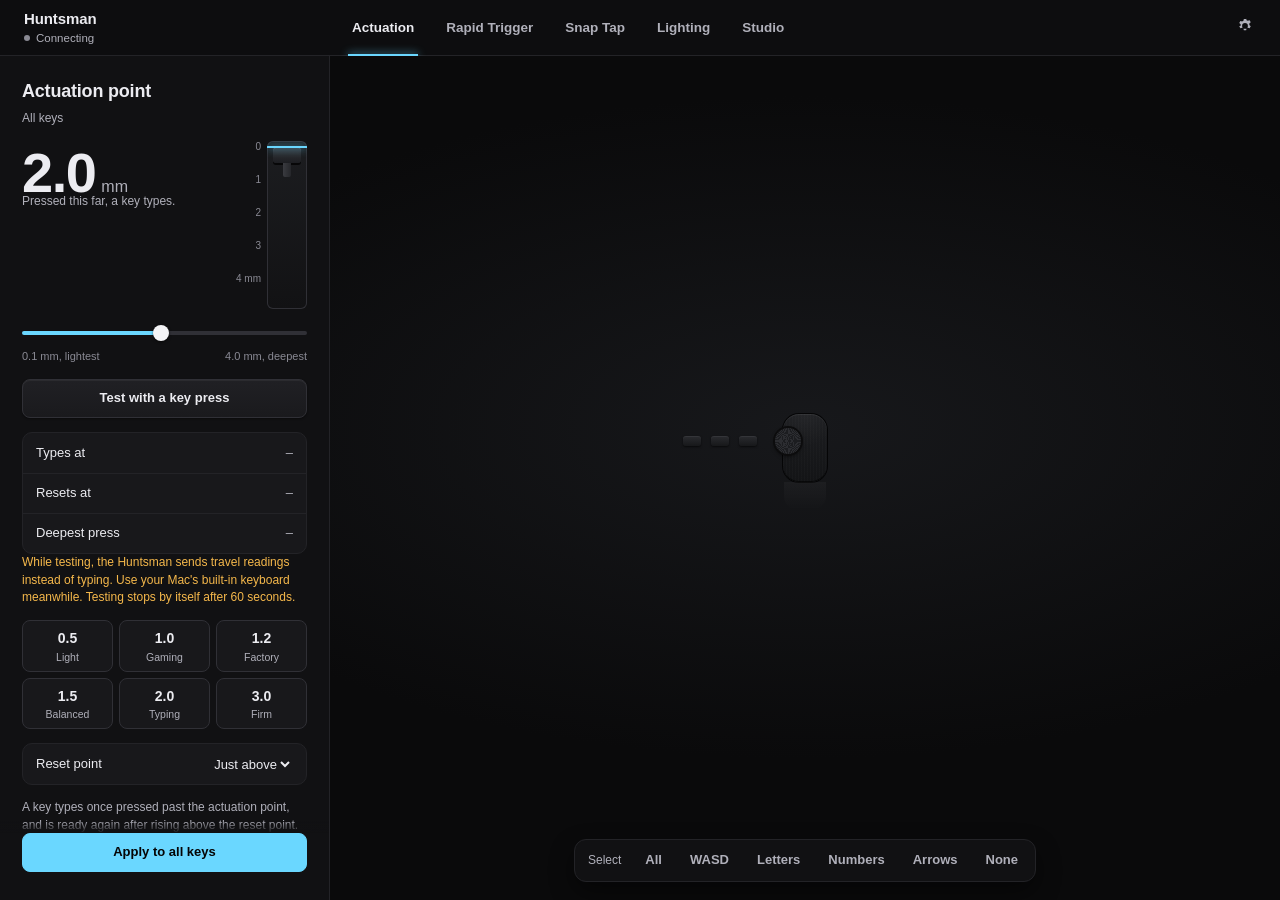
==== ui/index.html @ 1af69721 "fix: UX audit batch A in the window (items 1-6, live readout, stale toasts) - No keyboard: a "Plug i" ====
<!doctype html>
<!-- SPDX-License-Identifier: GPL-3.0-or-later
     Copyright (C) 2026 Huntsman for Mac contributors -->
<html lang="en">
<head>
<meta charset="utf-8">
<meta name="viewport" content="width=device-width, initial-scale=1">
<meta name="color-scheme" content="dark">
<title>Huntsman for Mac</title>
<link rel="stylesheet" href="style.css">
</head>
<body>
<div class="app">

  <header class="head">
    <div class="device">
      <span class="device-title"><span class="device-name">Huntsman</span><span class="badge" id="expBadge" title="Support for this model is experimental: it hasn't been tested with this app" hidden>Experimental</span></span>
      <span class="device-state"><span class="led" id="led"></span><span id="conn">Connecting</span></span>
    </div>
    <nav class="tabs" id="sources" aria-label="Sections">
      <button data-view="actuation" aria-current="page">Actuation</button>
      <button data-view="rapid">Rapid Trigger</button>
      <button data-view="snap">Snap Tap</button>
      <button data-view="lighting">Lighting</button>
      <button data-view="studio">Studio</button>
    </nav>
    <button class="gear" data-view="device" aria-label="Keyboard info" title="Keyboard info">
      <svg viewBox="0 0 20 20" width="18" height="18" aria-hidden="true"><path fill="currentColor" d="M11.3 1.5l.4 2.1c.5.2 1 .5 1.4.8l2-.7 1.3 2.3-1.6 1.4c.1.5.1 1.1 0 1.6l1.6 1.4-1.3 2.3-2-.7c-.4.3-.9.6-1.4.8l-.4 2.1H8.7l-.4-2.1c-.5-.2-1-.5-1.4-.8l-2 .7-1.3-2.3L5.2 9.8a4.6 4.6 0 010-1.6L3.6 6.8 4.9 4.5l2 .7c.4-.3.9-.6 1.4-.8l.4-2.1h2.6zM10 6.8a3.2 3.2 0 100 6.4 3.2 3.2 0 000-6.4z" transform="translate(0 1)"/></svg>
    </button>
  </header>

  <aside class="panel" aria-label="Settings">

    <div class="notice" id="platformNotice" role="alert" hidden></div>

    <div class="pane" data-pane="actuation">
      <div class="pane-head"><h2>Actuation point</h2><span class="unsaved" id="actDirty" hidden>Not applied yet</span></div>
      <p class="notice lock-note" hidden>Support for this keyboard is experimental, so changes are off. To allow them, turn on Experimental support in <button class="link" data-view="device">Keyboard</button>.</p>
      <p class="scope" id="actScope">All keys</p>
      <div class="act-top">
        <div>
          <div class="readout" id="readout"><span class="num" id="depthNum">2.0</span><span class="unit" id="depthUnit">mm</span></div>
          <p class="readout-sub">Pressed this far, a key types.</p>
          <div class="live" id="mLive" data-idle="true">
            <span class="live-key" id="mKey">Press a key</span>
            <span class="live-num"><span id="mNum">0.00</span> mm</span>
            <span class="live-hit" id="mHit" aria-live="polite">Not typed yet</span>
          </div>
        </div>
        <div class="meter" aria-hidden="true" title="Key travel: the bright line is where keys will type, the faint line where they reset">
          <div class="meter-ticks"><span>0</span><span>1</span><span>2</span><span>3</span><span>4 mm</span></div>
          <div class="meter-col">
            <div class="meter-act" id="mAct"></div><div class="meter-rel" id="mRel"></div>
            <div class="meter-key" id="mCap"><div class="meter-keycap"></div><div class="meter-stem"></div></div>
          </div>
        </div>
      </div>
      <input class="travel" type="range" id="depth" min="0.1" max="4" step="0.1" value="2" aria-label="Actuation depth">
      <div class="scale"><span>0.1 mm, lightest</span><span>4.0 mm, deepest</span></div>
      <button id="actTest" class="secondary test-btn" data-write>Test with a key press</button>
      <div id="actReadings">
        <div class="group">
          <div class="row"><span>Types at</span><span class="val" id="tAct">–</span></div>
          <div class="row"><span>Resets at</span><span class="val" id="tRel">–</span></div>
          <div class="row"><span>Deepest press</span><span class="val" id="tPeak">–</span></div>
        </div>
        <p class="hint warn">While testing, the Huntsman sends travel readings instead of typing. Use your Mac's built-in keyboard meanwhile. Testing stops by itself after 60 seconds.</p>
      </div>
      <div class="presets" id="presets"></div>
      <div class="group">
        <label class="row"><span>Reset point</span><select id="relMode"><option value="auto">Just above</option><option value="custom">Custom</option></select></label>
        <div class="row" id="relRow" hidden><label for="rel">Resets at</label><span class="row-ctl"><input type="range" id="rel" min="0" max="3.9" step="0.1" value="1.5" aria-label="Reset point"><output id="relOut" aria-hidden="true"></output></span></div>
      </div>
      <p class="hint">A key types once pressed past the actuation point, and is ready again after rising above the reset point.</p>
      <div class="pane-foot"><button class="primary" id="applyDepth" data-write>Apply to all keys</button></div>
    </div>

    <div class="pane" data-pane="rapid" hidden>
      <div class="pane-head"><h2>Rapid Trigger</h2><span class="unsaved" id="rtDirty" hidden>Not applied yet</span></div>
      <p class="notice lock-note" hidden>Support for this keyboard is experimental, so changes are off. To allow them, turn on Experimental support in <button class="link" data-view="device">Keyboard</button>.</p>
      <p class="scope" id="rtScope">All keys</p>
      <div class="group">
        <label class="row"><span>Rapid Trigger</span><input type="checkbox" class="switch" id="rtOn"></label>
        <div class="row"><label for="rtPress">Press</label><span class="row-ctl"><input type="range" id="rtPress" min="0.1" max="1" step="0.05" aria-label="Rapid Trigger press distance"><output id="rtPressOut" aria-hidden="true"></output></span></div>
        <div class="row"><label for="rtRelease">Release</label><span class="row-ctl"><input type="range" id="rtRelease" min="0.1" max="1" step="0.05" aria-label="Rapid Trigger release distance"><output id="rtReleaseOut" aria-hidden="true"></output></span></div>
        <label class="row"><span>Stay on for the whole press</span><input type="checkbox" class="switch" id="rtCont"></label>
      </div>
      <p class="hint">The key fires again as soon as it moves down by the press distance after rising by the release distance, anywhere in its travel.</p>
      <p class="hint">Sent again by the lighting service when it starts, because the keyboard forgets it when unplugged.</p>
      <div class="pane-foot"><button class="primary" id="applyRt" data-write>Apply to all keys</button></div>
    </div>

    <div class="pane" data-pane="snap" hidden>
      <h2>Snap Tap</h2>
      <p class="notice lock-note" hidden>Support for this keyboard is experimental, so changes are off. To allow them, turn on Experimental support in <button class="link" data-view="device">Keyboard</button>.</p>
      <p class="scope">One pair of keys</p>
      <div class="group">
        <label class="row"><span>First key</span><select id="snapA"></select></label>
        <label class="row"><span>Second key</span><select id="snapB"></select></label>
      </div>
      <p class="hint">While both keys are held, only the one pressed last counts. Usually A and D.</p>
      <p class="status" id="snapState" role="status"></p>
      <div class="pane-foot buttons"><button class="primary" id="applySnap" data-write>Turn on</button><button id="offSnap" data-write>Turn off Snap Tap</button></div>
    </div>

    <div class="pane" data-pane="lighting" hidden>
      <h2>Keyboard lighting</h2>
      <p class="notice lock-note" hidden>Support for this keyboard is experimental, so changes are off. To allow them, turn on Experimental support in <button class="link" data-view="device">Keyboard</button>.</p>
      <p class="hint">Effects and brightness are saved on the keyboard and run without this app; per-key colours stay until it's unplugged. For layered, typing and sound effects, use <button class="link" data-view="studio">Studio</button>.</p>
      <p class="hint warn" id="studioOnNote" hidden>Studio is lighting the keyboard now. Applying anything here turns Studio off.</p>
      <div class="seg" id="lightMode" role="tablist" aria-label="Lighting mode">
        <button role="tab" id="tabKeys" data-mode="keys" aria-selected="true" aria-controls="keysPane">Per key</button>
        <button role="tab" id="tabEffect" data-mode="effect" aria-selected="false" aria-controls="effectPane" tabindex="-1">Effect</button>
      </div>
      <div id="keysPane" class="subpane" role="tabpanel" aria-labelledby="tabKeys">
        <p class="scope" id="paintScope">Select keys to paint</p>
        <p class="hint">Only the selected keys change. The others keep their current colour; animated effects stop, since per-key colours replace them.</p>
        <div class="group"><label class="row"><span>Colour</span><input type="color" id="paint" value="#ff3b30"></label></div>
        <div class="wells" data-for="paint" role="group" aria-label="Paint colour"></div>
        <div class="buttons"><button class="primary" id="paintSel" data-write>Paint selected keys</button><button id="eraseSel" data-write>Clear selected keys</button></div>
        <div class="group"><label class="row"><span>Unpainted keys</span><input type="color" id="bg" value="#ffffff"></label></div>
        <div class="wells" data-for="bg" role="group" aria-label="Unpainted keys colour"></div>
        <button id="applyBg" data-write>Apply to unpainted keys</button>
      </div>
      <div id="effectPane" class="subpane" role="tabpanel" aria-labelledby="tabEffect" hidden>
        <div class="group">
          <label class="row"><span>Effect</span><select id="effect"></select></label>
          <label class="row" id="c1Row"><span>Colour</span><input type="color" id="c1" value="#ffffff"></label>
          <label class="row" id="c2Row"><span>Second colour</span><input type="color" id="c2" value="#00b4ff"></label>
          <div class="row" id="spRow"><label for="speed">Speed</label><span class="row-ctl"><input type="range" id="speed" aria-label="Effect speed"><output id="speedOut" aria-hidden="true"></output></span></div>
          <label class="row" id="dirRow"><span>Direction</span><select id="dir"><option value="right">Left to right</option><option value="left">Right to left</option></select></label>
        </div>
        <p class="hint" id="fxNote">Effects run on the keyboard and are saved on it. For a real ripple, typing trails and more, use Studio.</p>
        <div class="pane-foot"><button class="primary" id="applyFx" data-write>Apply to whole keyboard</button></div>
      </div>
      <div class="group"><div class="row"><label for="bright">Brightness</label><span class="row-ctl"><input type="range" id="bright" min="0" max="100" aria-label="Brightness" data-write><output id="brightOut" aria-hidden="true"></output></span></div></div>
    </div>

    <div class="pane studio-pane" data-pane="studio" hidden>
      <div class="pane-head">
        <h2>Studio</h2>
        <span class="unsaved" id="stDirty" hidden>Unsaved changes</span>
        <label class="master"><span id="stOnLabel">Off</span><input type="checkbox" class="switch" id="stOn" aria-describedby="stOnHint" aria-label="Studio lighting" data-write></label>
      </div>
      <p class="hint" id="stOnHint">Effects drawn by this app and streamed to the keys while it runs.</p>
      <p class="notice lock-note" hidden>Support for this keyboard is experimental, so changes are off. To allow them, turn on Experimental support in <button class="link" data-view="device">Keyboard</button>.</p>
      <div class="notice" id="stNotice" role="alert" hidden></div>

      <div class="preset-bar">
        <label class="sr-only" for="stPreset">Preset</label>
        <select id="stPreset" class="preset-select"></select>
        <div class="preset-tools" role="toolbar" aria-label="Preset">
          <button id="stSave">Save</button>
          <button id="stSaveAs">Save as…</button>
          <button id="stMore" aria-haspopup="menu" aria-expanded="false" aria-controls="stMenu" aria-label="More preset actions" title="More preset actions"><svg viewBox="0 0 16 16" width="14" height="14" aria-hidden="true"><circle cx="3" cy="8" r="1.5" fill="currentColor"/><circle cx="8" cy="8" r="1.5" fill="currentColor"/><circle cx="13" cy="8" r="1.5" fill="currentColor"/></svg></button>
          <div class="menu" id="stMenu" role="menu" aria-label="Preset actions" hidden>
            <button role="menuitem" data-act="rename">Rename…</button>
            <button role="menuitem" data-act="duplicate">Duplicate</button>
            <button role="menuitem" data-act="export">Export…</button>
            <button role="menuitem" data-act="import">Import…</button>
            <button role="menuitem" data-act="delete" class="destructive">Delete…</button>
          </div>
        </div>
        <input type="file" id="stImportFile" accept=".json,application/json" hidden>
        <p class="hint" id="stBuiltinHint" role="status" hidden>Built-in preset: save a copy to keep your changes.</p>
      </div>

      <div class="group">
        <div class="row"><label for="stBright">Brightness</label><span class="row-ctl"><input type="range" id="stBright" min="0" max="100" step="1"><output id="stBrightOut" aria-hidden="true"></output></span></div>
        <div class="row"><label for="stFps">Smoothness</label><span class="row-ctl"><input type="range" id="stFps" min="15" max="60" step="5"><output id="stFpsOut" aria-hidden="true"></output></span></div>
      </div>

      <div class="seg" id="stTabs" role="tablist" aria-label="Studio settings">
        <button role="tab" id="stTabLayers" data-tab="layers" aria-selected="true" aria-controls="stLayers">Layers</button>
        <button role="tab" id="stTabSound" data-tab="sound" aria-selected="false" aria-controls="stSound" tabindex="-1">Sound</button>
        <button role="tab" id="stTabTyping" data-tab="typing" aria-selected="false" aria-controls="stTyping" tabindex="-1">Typing</button>
        <button role="tab" id="stTabSmart" data-tab="smart" aria-selected="false" aria-controls="stSmart" tabindex="-1">Smart</button>
      </div>

      <div id="stLayers" class="subpane" role="tabpanel" aria-labelledby="stTabLayers">
        <div class="stack-head"><h3 id="stStackTitle">Layers</h3><button id="stAdd" class="add-layer">Add layer</button></div>
        <p class="hint">The top layer is drawn last, over the ones below it.</p>
        <ol class="stack" id="stStack" aria-labelledby="stStackTitle"></ol>
        <section class="editor" id="stEditor" aria-labelledby="stEdTitle" hidden>
          <div class="editor-head"><h3 id="stEdTitle"></h3><p class="hint" id="stEdDesc"></p></div>
          <div class="group" id="stParams"></div>
          <h4>Mix</h4>
          <div class="group">
            <div class="row"><label for="stOpacity">Opacity</label><span class="row-ctl"><input type="range" id="stOpacity" min="0" max="100" step="1"><output id="stOpacityOut" aria-hidden="true"></output></span></div>
            <label class="row"><span>Blend</span><select id="stBlend">
              <option value="normal">Normal (covers below)</option><option value="add">Add (brightens)</option>
              <option value="screen">Screen (soft brighten)</option><option value="multiply">Multiply (tints)</option>
              <option value="max">Brightest wins</option></select></label>
          </div>
          <h4>Keys</h4>
          <div class="seg" id="stKeys" role="radiogroup" aria-label="Keys this layer lights">
            <button role="radio" data-keys="all" aria-checked="true">All keys</button>
            <button role="radio" data-keys="sel" aria-checked="false">Selected keys</button>
          </div>
          <p class="hint" id="stKeysHint"></p>
          <div class="buttons"><button id="stKeysUse">Use selected keys</button><button id="stKeysShow">Select this layer's keys</button><button id="stKeysClear">Clear selection</button></div>
        </section>
      </div>

      <div id="stSound" class="subpane" role="tabpanel" aria-labelledby="stTabSound" hidden>
        <div class="group">
          <label class="row"><span>Input</span><select id="stDevice"></select></label>
          <div class="row"><label for="stSens">Sensitivity</label><span class="row-ctl"><input type="range" id="stSens" min="0.1" max="4" step="0.1"><output id="stSensOut" aria-hidden="true"></output></span></div>
          <div class="row"><span id="stLevelLabel">Level</span><span class="level" role="meter" id="stLevel" aria-labelledby="stLevelLabel" aria-valuemin="0" aria-valuemax="100" aria-valuenow="0"><span class="level-bar"></span></span></div>
        </div>
        <p class="hint" id="stLevelHint">The level moves while a preset with a sound effect is on.</p>
        <p class="hint">For system audio install a loopback device such as BlackHole and choose it here. A microphone hears the room instead.</p>
        <div class="notice" id="stAudioErr" role="alert" hidden></div>
        <p class="hint">Sound is analysed in memory as it arrives. Nothing is recorded or saved.</p>
      </div>

      <div id="stTyping" class="subpane" role="tabpanel" aria-labelledby="stTabTyping" hidden>
        <p class="hint">Typing effects (Ripple, Afterglow, Explosion, Trail) react to the keys you press on the Huntsman. macOS asks for Input Monitoring the first time.</p>
        <div class="notice" id="stKeysErr" role="alert" hidden></div>
        <div class="group">
          <label class="row"><span>Count key presses for the heatmap</span><input type="checkbox" class="switch" id="stHeat"></label>
          <div class="row"><span>Keys counted so far</span><span class="val" id="stHeatCount">0</span></div>
        </div>
        <p class="hint">Off by default. Only how many times each key was pressed is stored, on this Mac, never which keys in which order. Add the Typing heatmap layer to see it.</p>
        <button id="stHeatReset" class="secondary">Reset heatmap</button>
      </div>

      <div id="stSmart" class="subpane" role="tabpanel" aria-labelledby="stTabSmart" hidden>
        <p class="status" id="stSmartNow" role="status"></p>
        <div class="group">
          <label class="row"><span>When I'm away</span><input type="checkbox" class="switch" id="smIdle"></label>
          <div class="row" data-idle><label for="smMinutes">After</label><span class="row-ctl"><input type="number" id="smMinutes" min="1" max="240" step="1" class="num-input"><span class="unit-label">minutes</span></span></div>
          <label class="row" data-idle><span>Then</span><select id="smAction"><option value="dim">Dim the keys</option><option value="off">Turn the keys off</option></select></label>
          <div class="row" data-idle data-dim><label for="smDim">Dim to</label><span class="row-ctl"><input type="range" id="smDim" min="0" max="100" step="5"><output id="smDimOut" aria-hidden="true"></output></span></div>
        </div>
        <div class="group">
          <label class="row"><span>Off while the Mac sleeps</span><input type="checkbox" class="switch" id="smSleep"></label>
          <label class="row"><span>Off while the screen is locked</span><input type="checkbox" class="switch" id="smLock"></label>
        </div>
        <h3>Presets for apps</h3>
        <p class="hint">When one of these apps is in front, its preset shows instead of yours.</p>
        <ul class="rules" id="smRules"></ul>
        <div class="rule-add">
          <label class="sr-only" for="smPick">Open app</label>
          <select id="smPick"><option value="">Pick an open app…</option></select>
          <label class="sr-only" for="smBundle">App bundle ID</label>
          <input type="text" id="smBundle" placeholder="or bundle ID, e.g. com.valvesoftware.steam" spellcheck="false" autocomplete="off">
          <button id="smAdd" class="secondary">Add rule</button>
        </div>
      </div>
      <p class="hint" id="stCloseHint">While Studio is on, closing the window keeps the lighting running from the menu bar icon. Quit from there.</p>
    </div>

    <div class="pane" data-pane="device" hidden>
      <h2>Keyboard</h2>
      <div class="group" id="devInfo"></div>
      <div class="exp" id="expBox" hidden>
        <div class="group"><label class="row"><span>Experimental support</span><input type="checkbox" class="switch" id="expOn" aria-describedby="expWarn"></label></div>
        <p class="hint warn" id="expWarn">This keyboard hasn't been tested with this app. When on, the app sends it only commands checked on the Huntsman V3 Pro; they may not work, or may light or change the wrong keys. The key tester stays off.</p>
        <section class="led-check" id="ledBox" aria-labelledby="ledTitle" hidden>
          <h3 id="ledTitle">LED check</h3>
          <p class="hint">Lights one LED at a time. Note which key lights up, then paste the summary into an issue so this keyboard's layout can be confirmed.</p>
          <div class="group">
            <label class="row"><span>Row</span><select id="ledRow"></select></label>
            <label class="row"><span>Column</span><select id="ledCol"></select></label>
            <label class="row"><span>Key that lit</span><input type="text" id="ledKey" class="text-input" placeholder="e.g. Q, or none" maxlength="40" autocomplete="off" spellcheck="false"></label>
          </div>
          <p class="status" id="ledCell" role="status">Row 0, column 0</p>
          <div class="buttons"><button id="ledPrev">Previous</button><button id="ledNext">Next</button></div>
          <div class="buttons"><button class="primary" id="ledStart" data-write>Start LED check</button><button id="ledStop" hidden>End LED check</button></div>
          <label class="field"><span>Summary for an issue</span><textarea id="ledReport" rows="6" readonly spellcheck="false"></textarea></label>
          <button id="ledCopy" class="secondary">Copy summary</button>
        </section>
      </div>
      <div class="group">
        <div class="row"><span>App accent colour</span></div>
        <div class="row accent-row"><div class="wells" id="accentWells" role="group" aria-label="App accent colour"></div></div>
        <label class="row"><span>Match the keyboard's lighting</span><input type="checkbox" class="switch" id="accentMatch"></label>
      </div>
      <p class="hint">Depth, effects and brightness are stored on the keyboard. Per-key colours, Rapid Trigger and Snap Tap stay in its memory until it's unplugged; this app sends them again when it opens and at login.</p>
      <button id="reload" class="secondary">Reconnect</button>
      <button id="restore" class="secondary destructive" data-write>Restore factory depth…</button>
      <p class="hint" id="restoreHint">Sets every key back to 1.2 mm and turns off Rapid Trigger and Snap Tap. Lighting is left alone.</p>
    </div>
  </aside>

  <main class="stage" id="stage">
    <div class="progress" id="progress" role="progressbar" aria-label="Talking to the keyboard" aria-valuemin="0" aria-valuemax="100" aria-valuenow="0" hidden><div class="progress-bar"></div></div>
    <div class="test-banner" id="testBanner" role="status" hidden>
      <span class="rec" aria-hidden="true"></span>
      <span>Testing – the Huntsman won't type until you stop</span>
      <button id="bannerStop">Stop testing</button>
    </div>
    <div class="toast" id="toast" role="status" aria-live="polite"></div>
    <section class="no-kb" id="noKb" aria-labelledby="noKbTitle" hidden>
      <svg class="no-kb-art" viewBox="0 0 120 64" width="120" height="64" aria-hidden="true"><rect x="2" y="14" width="96" height="40" rx="6" fill="none" stroke="currentColor" stroke-width="2"/><path d="M14 26h8M28 26h8M42 26h8M56 26h8M70 26h8M14 36h8M28 36h8M42 36h8M56 36h8M70 36h8M24 46h52" stroke="currentColor" stroke-width="2.4" stroke-linecap="round"/><path d="M98 34h10a6 6 0 0 0 6-6V4" fill="none" stroke="currentColor" stroke-width="2" stroke-dasharray="3 3"/></svg>
      <h2 id="noKbTitle">Plug in your Huntsman by USB</h2>
      <p>Then choose Reconnect. Its settings show here once it answers.</p>
      <button class="primary" id="emptyReconnect">Reconnect</button>
      <p class="no-kb-why" id="noKbWhy"></p>
    </section>
    <div class="kb-wrap" id="kbWrap">
      <div class="kb" id="kb">
        <div class="kb-extras" aria-hidden="true">
          <span class="media"></span><span class="media"></span><span class="media"></span><span class="dial"></span>
        </div>
        <div class="board" id="board" role="grid" aria-label="Keyboard" aria-multiselectable="true"></div>
      </div>
    </div>
    <div class="trace-wrap" id="traceWrap" hidden><canvas id="trace" height="200" role="img" aria-label="Travel trace. No key pressed yet."></canvas></div>
    <div class="dock" id="dock">
      <div class="preview-chip" id="stPreview" role="status" hidden><span class="preview-dot" aria-hidden="true"></span><span>Preview, Studio off</span><button id="stPreviewOn" data-write>Turn on</button></div>
      <p class="stage-note" id="stageNote"></p>
      <div class="select-tools" id="selectTools" role="group" aria-label="Select keys">
        <span class="select-label" aria-hidden="true">Select</span>
        <button data-sel="all">All</button><button data-sel="wasd">WASD</button><button data-sel="letters">Letters</button>
        <button data-sel="numbers">Numbers</button><button data-sel="arrows">Arrows</button><button data-sel="none">None</button>
      </div>
    </div>
  </main>

</div>
<dialog class="confirm" id="confirmRestore" aria-labelledby="crTitle" aria-describedby="crBody">
  <h2 id="crTitle">Restore factory depth?</h2>
  <p id="crBody">Every key goes back to 1.2 mm, and Rapid Trigger and Snap Tap turn off. Lighting stays as it is.</p>
  <form method="dialog" class="buttons">
    <button value="cancel" class="secondary" autofocus>Cancel</button>
    <button value="restore" class="danger">Restore</button>
  </form>
</dialog>
<dialog class="confirm" id="confirmApply" aria-labelledby="caTitle" aria-describedby="caBody">
  <h2 id="caTitle">Change keys with other depths?</h2>
  <p id="caBody"></p>
  <form method="dialog" class="buttons">
    <button value="cancel" class="secondary" autofocus>Cancel</button>
    <button value="apply" class="primary" id="caOk">Apply</button>
  </form>
</dialog>
<dialog class="confirm gallery" id="gallery" aria-labelledby="galTitle">
  <div class="gallery-head"><h2 id="galTitle">Add a layer</h2><form method="dialog"><button value="cancel" class="secondary">Cancel</button></form></div>
  <div id="galBody"></div>
</dialog>
<dialog class="confirm" id="nameDialog" aria-labelledby="ndTitle">
  <form method="dialog" id="ndForm">
    <h2 id="ndTitle">Save preset as</h2>
    <label class="field"><span>Name</span><input type="text" id="ndName" maxlength="60" required autocomplete="off" spellcheck="false"></label>
    <p class="field-err" id="ndErr" role="alert"></p>
    <div class="buttons"><button value="cancel" class="secondary" formnovalidate>Cancel</button><button value="ok" class="primary" id="ndOk">Save</button></div>
  </form>
</dialog>
<dialog class="confirm" id="confirmDelete" aria-labelledby="cdTitle" aria-describedby="cdBody">
  <h2 id="cdTitle">Delete preset?</h2>
  <p id="cdBody"></p>
  <form method="dialog" class="buttons">
    <button value="cancel" class="secondary" autofocus>Cancel</button>
    <button value="delete" class="danger">Delete</button>
  </form>
</dialog>
<script src="app.js"></script>
<script src="studio.js"></script>
</body>
</html>
---- ui/style.css ----
/* SPDX-License-Identifier: GPL-3.0-or-later
   Copyright (C) 2026 Huntsman for Mac contributors */
/* Dark control room. The keyboard is the hero: black doubleshot caps whose legends glow in the
   real LED colour, on a dark aluminium plate. The app's own accent (ice) stays out of the LEDs. */
[hidden] { display: none !important; }
:root {
  --accent: #6ad7ff;
  --accent-ink: #050506;
  --bg: #0a0a0b;
  --panel: #111113;
  --raise: #18181b;
  --line: #232327;
  --line-2: #303036;
  --ink: #ececf1;
  --ink-2: #b0b0ba;   /* 8.6:1 on the panel */
  --ink-3: #8a8a94;   /* 5.5:1 on the panel, 5.2:1 on raised rows */
  --warn: #f5b84b;
  --danger: #ff6b6b;
  --rec: #ff453a;
  --sel: #f4f4f6;     /* selection ring: neutral, so it never fights the LED colours */
  --plate-1: #1d1e21;
  --plate-2: #131416;
  color-scheme: dark;
}
* { box-sizing: border-box; }
html, body { height: 100%; margin: 0; }
body {
  font: 13px/1.45 -apple-system, BlinkMacSystemFont, "SF Pro Text", "Helvetica Neue", sans-serif;
  background: var(--bg); color: var(--ink);
  -webkit-font-smoothing: antialiased; -webkit-user-select: none; user-select: none; overflow: hidden;
}
button, select, input, output { font: inherit; color: inherit; }
:focus-visible { outline: 2px solid var(--accent); outline-offset: 2px; }
.sr-only { position: absolute; width: 1px; height: 1px; overflow: hidden; clip-path: inset(50%); white-space: nowrap; }

.app { display: grid; grid-template-columns: 330px minmax(0, 1fr); grid-template-rows: auto 1fr; height: 100%; }

/* ---------- header with tabs ---------- */
.head {
  grid-column: 1 / -1; display: flex; align-items: stretch; gap: 32px;
  padding: 0 20px 0 24px; border-bottom: 1px solid var(--line); background: #0d0d0f; height: 56px;
}
.device { display: flex; flex-direction: column; justify-content: center; min-width: 282px; }
.device-name { font-size: 15px; font-weight: 650; letter-spacing: -.1px; }
.device-state { display: flex; align-items: center; gap: 6px; color: var(--ink-2); font-size: 11.5px; }
.led { width: 6px; height: 6px; border-radius: 50%; background: var(--ink-3); }
.led.on { background: var(--accent); box-shadow: 0 0 6px var(--accent); }
.led.err { background: var(--danger); }
.tabs { display: flex; gap: 4px; }
.tabs button {
  border: 0; background: none; padding: 0 14px; font-size: 13.5px; font-weight: 550; color: var(--ink-2);
  position: relative; cursor: default;
}
.tabs button:hover { color: var(--ink); }
.tabs button[aria-current="page"] { color: var(--ink); }
.tabs button[aria-current="page"]::after {
  content: ""; position: absolute; inset-inline: 10px; bottom: -1px; height: 2px; background: var(--accent);
  box-shadow: 0 0 8px var(--accent);
}
.tabs button:focus-visible { outline-offset: -6px; border-radius: 8px; }
.gear { margin-inline-start: auto; align-self: center; border: 0; background: none; color: var(--ink-2); padding: 6px; border-radius: 6px; cursor: default; }
.gear:hover, .gear[aria-current="page"] { color: var(--ink); background: var(--raise); }

/* ---------- settings panel ---------- */
.panel { background: var(--panel); border-inline-end: 1px solid var(--line); padding: 22px 22px 28px; overflow: auto; }
.pane, .subpane { display: flex; flex-direction: column; gap: 14px; }
.subpane { margin-bottom: 6px; }
h2 { margin: 0; font-size: 18px; font-weight: 650; letter-spacing: -.2px; }
.pane-head { display: flex; align-items: center; gap: 10px; flex-wrap: wrap; }
.unsaved { display: inline-flex; align-items: center; gap: 6px; font-size: 11.5px; font-weight: 550; color: var(--warn); }
.unsaved::before { content: ""; width: 7px; height: 7px; border-radius: 50%; background: var(--warn); }
.scope { margin: -8px 0 0; color: var(--ink-2); font-size: 12px; }
.readout { display: flex; align-items: baseline; gap: 6px; margin-top: 4px; }
.readout .num { font: 650 56px/1 ui-rounded, -apple-system, sans-serif; font-variant-numeric: tabular-nums; letter-spacing: -1.5px; }
.readout .unit { font-size: 16px; color: var(--ink-2); }
.readout-sub { margin: -8px 0 0; color: var(--ink-2); font-size: 12px; }
.readout.mixed { flex-direction: column; align-items: flex-start; gap: 2px; margin-bottom: 10px; }
.readout.mixed .num { font-size: 40px; letter-spacing: -1px; }
.readout.mixed .unit { font-size: 13px; font-variant-numeric: tabular-nums; }

/* the primary action of a pane stays in view at the bottom of the panel, however long the pane */
.pane-foot {
  position: sticky; bottom: -28px; z-index: 2; display: flex; flex-direction: column; gap: 8px;
  margin: 0 -22px -28px; padding: 12px 22px 28px;
  background: linear-gradient(180deg, color-mix(in srgb, var(--panel) 0%, transparent), var(--panel) 12px);
}
.pane-foot.buttons { flex-direction: row; }
.pane-foot > button { width: 100%; }
.subpane .pane-foot { margin-bottom: -6px; }
.pane.dimmed { opacity: .45; }

input[type="range"] { -webkit-appearance: none; appearance: none; width: 100%; height: 20px; background: transparent; margin: 0; }
input[type="range"]::-webkit-slider-runnable-track { height: 4px; border-radius: 2px; background: linear-gradient(90deg, var(--accent) var(--fill, 50%), var(--line-2) var(--fill, 50%)); }
input[type="range"]::-webkit-slider-thumb { -webkit-appearance: none; width: 16px; height: 16px; margin-top: -6px; border-radius: 50%; background: #f4f4f6; box-shadow: 0 1px 3px rgba(0,0,0,.6); }
.travel::-webkit-slider-runnable-track { height: 6px; border-radius: 3px; }
.travel::-webkit-slider-thumb { width: 20px; height: 20px; margin-top: -7px; }
.scale { display: flex; justify-content: space-between; font-size: 11px; color: var(--ink-3); margin-top: -8px; }

.presets { display: grid; grid-template-columns: repeat(3, 1fr); gap: 6px; }
.presets button { border: 1px solid var(--line-2); background: var(--raise); border-radius: 8px; padding: 7px 0 6px; cursor: default; display: flex; flex-direction: column; align-items: center; gap: 1px; }
.presets button b { font-size: 14px; font-weight: 650; font-variant-numeric: tabular-nums; }
.presets button span { font-size: 10.5px; color: var(--ink-2); }
.presets button:hover { border-color: #45454c; }
.presets button[aria-pressed="true"] { border-color: var(--accent); box-shadow: inset 0 0 0 1px var(--accent); }

/* buttons: primary is filled with the accent; secondary is a raised neutral button */
button.primary, button.secondary, .buttons button, .pane > button, .subpane > button, .pane-foot > button {
  border: 1px solid var(--line-2); background: linear-gradient(180deg, #202024, #1a1a1d); border-radius: 8px; padding: 9px 14px; font-weight: 550; cursor: default;
  box-shadow: inset 0 1px 0 rgba(255,255,255,.05), 0 1px 2px rgba(0,0,0,.4);
}
button.secondary:hover, .buttons button:not(.primary):hover, .pane > button:not(.primary):hover, .subpane > button:not(.primary):hover { border-color: #47474e; background: linear-gradient(180deg, #26262b, #1e1e22); }
button.primary { background: var(--accent); border-color: var(--accent); color: var(--accent-ink); font-weight: 650; box-shadow: none; }
button.primary:hover { filter: brightness(1.08); }
button.destructive { color: var(--danger); }
button.danger { background: #c9302c; border-color: #c9302c; color: #fff; font-weight: 650; box-shadow: none; }
button:disabled, button:disabled:hover {
  background: transparent !important; border: 1px dashed var(--line-2) !important; color: var(--ink-3) !important;
  box-shadow: none !important; filter: none !important; cursor: not-allowed;
}
.buttons { display: flex; flex-wrap: wrap; gap: 8px; }
.buttons button { flex: 1 1 auto; white-space: nowrap; }

.group { background: var(--raise); border: 1px solid var(--line); border-radius: 10px; }
.row { display: flex; align-items: center; justify-content: space-between; gap: 12px; padding: 9px 13px; min-height: 40px; }
.row + .row { border-top: 1px solid var(--line); }
.row-ctl { display: flex; align-items: center; gap: 10px; flex: 1; max-width: 180px; }
.row output, .row-ctl output, .row .val { font-variant-numeric: tabular-nums; color: var(--ink-2); min-width: 62px; text-align: end; white-space: nowrap; }
select { background: transparent; border: 0; text-align: end; max-width: 160px; color: var(--ink); }
select option { background: var(--raise); }
input[type="color"] { width: 46px; height: 24px; border: 1px solid var(--line-2); border-radius: 6px; padding: 0; background: none; }
input[type="color"]::-webkit-color-swatch-wrapper { padding: 2px; }
input[type="color"]::-webkit-color-swatch { border: 0; border-radius: 4px; }
.switch { appearance: none; -webkit-appearance: none; width: 34px; height: 20px; border-radius: 10px; background: var(--line-2); position: relative; margin: 0; transition: background .15s; flex: none; }
.switch::after { content: ""; position: absolute; top: 2px; inset-inline-start: 2px; width: 16px; height: 16px; border-radius: 50%; background: #f4f4f6; transition: inset-inline-start .15s; }
.switch:checked { background: var(--accent); }
.switch:checked::after { inset-inline-start: 16px; }
.seg { display: grid; grid-auto-flow: column; grid-auto-columns: 1fr; background: var(--bg); border: 1px solid var(--line); border-radius: 9px; padding: 3px; }
.seg button { border: 0; background: none; border-radius: 6px; padding: 6px 0; font-weight: 550; color: var(--ink-2); cursor: default; }
.seg button[aria-selected="true"] { background: var(--raise); color: var(--ink); box-shadow: 0 1px 2px rgba(0,0,0,.5), inset 0 0 0 1px var(--line-2); }
.wells { display: flex; gap: 5px; flex-wrap: wrap; margin-top: -4px; }
.wells button { width: 23px; height: 23px; border-radius: 50%; border: 2px solid var(--panel); box-shadow: 0 0 0 1px var(--line-2); padding: 0; cursor: default; }
.wells button[aria-pressed="true"] { box-shadow: 0 0 0 2px var(--ink); }
.hint { margin: 0; color: var(--ink-2); font-size: 12px; }
.hint.warn { color: var(--warn); }
.status { margin: 0; }

/* ---------- stage ---------- */
.stage {
  position: relative; overflow: auto; padding: 28px 32px 18px; display: flex; flex-direction: column; align-items: center; gap: 18px;
  background: radial-gradient(1000px 460px at 50% 44%, #17181b 0%, var(--bg) 72%);
}
/* thin bar along the top of the stage while many keys are read or written */
.progress { position: absolute; top: 0; inset-inline: 0; height: 2px; background: var(--line); z-index: 5; pointer-events: none; }
.progress-bar { height: 100%; width: var(--p, 0%); background: var(--accent); box-shadow: 0 0 6px var(--accent); transition: width .12s linear; }
.kb-wrap { width: 100%; flex: 1; display: flex; align-items: center; justify-content: center; min-height: 0; }

/* the keyboard body: brushed dark aluminium top plate, visible between the keys */
.kb {
  position: relative; padding: 46px 22px 22px; border-radius: 16px; isolation: isolate;
  background:
    repeating-linear-gradient(90deg, rgba(255,255,255,.014) 0 1px, transparent 1px 3px),
    radial-gradient(120% 80% at 50% 0%, rgba(255,255,255,.035), transparent 60%),
    linear-gradient(180deg, var(--plate-1), var(--plate-2));
  box-shadow: 0 1px 0 rgba(255,255,255,.07) inset, 0 -1px 0 rgba(0,0,0,.6) inset, 0 0 0 1px #050506,
    0 40px 70px -24px rgba(0,0,0,.9);
}
/* light from the keys falling on the desk, and a faint reflection of the case */
.kb::before {
  content: ""; position: absolute; z-index: -2; inset-inline: 4%; bottom: -46px; height: 70px; border-radius: 50%;
  background: radial-gradient(closest-side, color-mix(in srgb, var(--spill, transparent) 22%, transparent), transparent);
  filter: blur(14px); pointer-events: none;
}
.kb::after {
  content: ""; position: absolute; z-index: -1; inset-inline: 1.5%; top: 100%; height: 28px; border-radius: 0 0 14px 14px;
  background: linear-gradient(180deg, rgba(255,255,255,.035), transparent);
  pointer-events: none;
}
.kb-extras { position: absolute; top: 14px; inset-inline-end: 26px; display: flex; align-items: center; gap: 10px; }
.media { width: 18px; height: 10px; border-radius: 3px; background: linear-gradient(#2a2b2f, #17181a); box-shadow: 0 1px 0 rgba(255,255,255,.05) inset, 0 1px 2px rgba(0,0,0,.6); }
.dial { width: 26px; height: 26px; border-radius: 50%; margin-inline-start: 8px;
  background: repeating-conic-gradient(#2c2d31 0 4deg, #1c1d20 4deg 8deg); box-shadow: 0 0 0 2px #0c0c0d, 0 2px 4px rgba(0,0,0,.7); }
.board { position: relative; }
.kb-row { position: absolute; inset: 0; pointer-events: none; }

/* ---------- keycap ----------
   .cap is the cap body (its sides), .top the dished top, .front the taller front skirt.
   The LED colour is the cap's `color`, so legend, legend glow and light spill all follow it. */
.cap {
  position: absolute; border-radius: 7px; cursor: default; pointer-events: auto; color: var(--legend, #e9e9ee);
  background: linear-gradient(180deg, #25262a 0%, #17181b 55%, #0e0e10 100%);
  box-shadow: inset 0 1px 0 rgba(255,255,255,.09), 0 2px 0 #060607, 0 5px 9px rgba(0,0,0,.6);
}
.cap::before {   /* light spilling onto the plate around the switch */
  content: ""; position: absolute; inset: -8px; border-radius: 14px; z-index: -1; pointer-events: none;
  background: radial-gradient(closest-side, currentColor, transparent); opacity: .3;
}
.cap .top {
  position: absolute; inset: 2px 3px 10px; border-radius: 5px; overflow: hidden;
  background:
    radial-gradient(85% 70% at 50% 60%, rgba(0,0,0,.2), transparent 70%),
    linear-gradient(180deg, #2c2d32 0%, #222327 40%, #1c1d21 100%);
  box-shadow: inset 0 1px 0 rgba(255,255,255,.1), inset 0 -1px 0 rgba(0,0,0,.45), 0 1px 1px rgba(0,0,0,.4);
  transition: inset .05s linear;
}
.cap .legend {   /* doubleshot legend, centred high like the real caps; lit from below */
  position: absolute; inset-inline: 2px; top: 16%; text-align: center; white-space: nowrap; z-index: 1;
  font-size: var(--legend-fs, 11px); font-weight: 600; line-height: 1.1; color: inherit;
  text-shadow: 0 0 1px currentColor, 0 0 5px color-mix(in srgb, currentColor 85%, transparent), 0 0 12px color-mix(in srgb, currentColor 55%, transparent), 0 0 22px color-mix(in srgb, currentColor 30%, transparent);
}
.cap.long .legend { font-size: var(--legend-long, 8.5px); letter-spacing: -.1px; top: 19%; }
.cap.unlit .legend { text-shadow: none; }
.cap.unlit::before { opacity: 0; }
.cap .front {
  position: absolute; bottom: 0; inset-inline: 0; height: 10px; border-radius: 0 0 7px 7px;
  background: linear-gradient(180deg, rgba(255,255,255,.035), rgba(0,0,0,.25));
  font-size: var(--front-fs, 9.5px); line-height: 10px; text-align: center; white-space: nowrap;
  color: #d4d4dc; font-weight: 650; font-variant-numeric: tabular-nums;
}
.kb.num-on-top .front { background: none; bottom: 9px; height: auto; line-height: 1; color: #c4c4cc; }
.kb.num-on-top[data-view="actuation"] .legend { top: 6%; }
/* small keys: the depth replaces the legend while the key is pointed at or focused */
.kb.depths-on-demand .front { opacity: 0; background: none; top: 16%; bottom: auto; height: auto; line-height: 1.1; color: #e4e4ea; }
.kb.depths-on-demand[data-view="actuation"] .cap:is(:hover, :focus, .pressed) .front { opacity: 1; }
.kb.depths-on-demand[data-view="actuation"] .cap:is(:hover, :focus, .pressed) .legend { opacity: 0; }
.cap .fill { position: absolute; inset-inline: 0; top: 0; height: 0; background: linear-gradient(180deg, transparent, color-mix(in srgb, var(--accent) 55%, transparent)); pointer-events: none; }

.cap.sel { box-shadow: 0 0 0 2px var(--sel), 0 0 0 4px rgba(0,0,0,.55), 0 0 18px -4px var(--sel), inset 0 1px 0 rgba(255,255,255,.09), 0 2px 0 #060607; }
.cap:focus-visible { outline: 2px solid var(--accent); outline-offset: 5px; }
.cap.off .legend { opacity: .35; }
.cap.pressed .top { inset: 5px 3px 7px; background: linear-gradient(180deg, #232428, #18191b); box-shadow: inset 0 2px 4px rgba(0,0,0,.6); }
.cap.pair::after {   /* Snap Tap pair */
  content: ""; position: absolute; inset: -4px; border-radius: 10px; border: 2px solid var(--accent);
  box-shadow: 0 0 14px -2px var(--accent); pointer-events: none;
}
.cap.rt .front::after {   /* covered by Rapid Trigger */
  content: ""; position: absolute; inset-inline: 30%; bottom: 3px; height: 3px; border-radius: 2px;
  background: var(--accent); box-shadow: 0 0 6px var(--accent);
}

/* ---------- effects, previewed on the on-screen board ---------- */
@keyframes fx-hue { 0%, 100% { color: #ff3b30; } 16% { color: #ffcc00; } 33% { color: #34e05a; } 50% { color: #00d5ff; } 66% { color: #3a5bff; } 83% { color: #e040ff; } }
@keyframes fx-breathe { 0%, 100% { color: #2a2a2f; } 50% { color: var(--legend); } }
@keyframes fx-breathe2 { 0%, 100% { color: #2a2a2f; } 25% { color: var(--c1); } 49.9% { color: #2a2a2f; } 75% { color: var(--c2); } }
@keyframes fx-twinkle { 0%, 40%, 100% { color: #2a2a2f; } 12% { color: var(--legend); } }
@keyframes fx-fire { 0%, 100% { color: #ff3a0a; } 30% { color: #ff8a1a; } 55% { color: #ffb52a; } 80% { color: #ff5a12; } }
.kb[data-fx="spectrum"] .cap:not(.off) { animation: fx-hue var(--fx-dur, 8s) linear infinite; }
.kb[data-fx="wave"] .cap:not(.off) { animation: fx-hue var(--fx-dur, 4s) linear infinite; animation-delay: calc((1 - var(--kx)) * var(--fx-dur, 4s) * -1); }
.kb[data-fx="wave"][data-dir="left"] .cap:not(.off) { animation-delay: calc(var(--kx) * var(--fx-dur, 4s) * -1); }
.kb[data-fx="breathing_one"] .cap:not(.off), .kb[data-fx="breathing_random"] .cap:not(.off) { animation: fx-breathe var(--fx-dur, 4s) ease-in-out infinite; }
.kb[data-fx="breathing_two"] .cap:not(.off) { animation: fx-breathe2 calc(var(--fx-dur, 4s) * 2) ease-in-out infinite; }
.kb[data-fx^="starlight"] .cap:not(.off) { color: #2a2a2f; animation: fx-twinkle calc(var(--fx-dur, 2.4s) * (0.7 + var(--r1))) ease-in-out infinite; animation-delay: calc(var(--r2) * -6s); }
.kb[data-fx="fire"] .cap:not(.off) { animation: fx-fire calc(0.6s + var(--r1) * 0.9s) ease-in-out infinite; animation-delay: calc(var(--r2) * -2s); }
.kb[data-fx^="reactive"] .cap { color: color-mix(in srgb, var(--legend) 60%, #1a1a1e); }
.cap.typed, .kb[data-fx] .cap.typed { color: var(--accent) !important; }

/* ---------- stage chrome: testing banner, dock, trace, toast ---------- */
.test-banner {
  position: absolute; top: 14px; inset-inline: 24px; z-index: 5; display: flex; align-items: center; gap: 12px;
  padding: 8px 8px 8px 16px; border-radius: 10px; background: #2a1213; border: 1px solid #5c2224; color: #ffd9d6; font-weight: 550;
  box-shadow: 0 10px 30px rgba(0,0,0,.5);
}
.test-banner .rec { width: 10px; height: 10px; border-radius: 50%; background: var(--rec); box-shadow: 0 0 0 0 rgba(255,69,58,.6); animation: rec 1.4s ease-out infinite; flex: none; }
@keyframes rec { 0% { box-shadow: 0 0 0 0 rgba(255,69,58,.6); } 70%, 100% { box-shadow: 0 0 0 8px rgba(255,69,58,0); } }
.test-banner button { margin-inline-start: auto; border: 1px solid #7a2c2e; background: #3a1718; color: #fff; border-radius: 7px; padding: 6px 12px; font-weight: 600; cursor: default; }
.test-banner button:hover { background: #4a1c1e; }

.dock { display: flex; flex-direction: column; align-items: center; gap: 10px; flex: none; }
.select-tools { display: inline-flex; align-items: center; gap: 4px; background: var(--panel); border: 1px solid var(--line); border-radius: 12px; padding: 5px; box-shadow: 0 10px 24px rgba(0,0,0,.45); }
.select-label { color: var(--ink-2); font-size: 12px; padding: 0 8px 0 8px; }
.select-tools button { border: 0; background: none; padding: 6px 12px; border-radius: 8px; color: var(--ink-2); font-weight: 550; cursor: default; }
.select-tools button:hover { background: var(--raise); color: var(--ink); }
.stage-note { margin: 0; color: var(--ink-2); font-size: 12px; text-align: center; max-width: 90ch; }

/* Studio off: the board is a preview */
.preview-chip {
  display: inline-flex; align-items: center; gap: 8px; padding: 4px 4px 4px 12px; border-radius: 999px;
  background: var(--panel); border: 1px solid var(--line-2); font-size: 12px; font-weight: 600; color: var(--ink);
}
.preview-dot { width: 7px; height: 7px; border-radius: 50%; border: 1.5px solid var(--ink-2); }
.preview-chip button { border: 1px solid var(--accent); background: none; color: var(--accent); border-radius: 999px; padding: 3px 11px; font-weight: 600; cursor: default; }
.preview-chip button:hover:not(:disabled) { background: color-mix(in srgb, var(--accent) 12%, transparent); }
.preview-chip button:disabled { border: 1px dashed var(--line-2); color: var(--ink-3); }

/* no keyboard: the stage says what to do */
.no-kb { flex: 1; display: flex; flex-direction: column; align-items: center; justify-content: center; gap: 10px; text-align: center; max-width: 46ch; }
.no-kb-art { color: var(--ink-3); margin-bottom: 6px; }
.no-kb p { margin: 0; color: var(--ink-2); }
.no-kb .primary { margin-top: 8px; min-width: 160px; }
.no-kb .no-kb-why { font-size: 11.5px; color: var(--ink-3); min-height: 1em; }

.trace-wrap { width: 100%; max-width: 1040px; background: var(--panel); border: 1px solid var(--line); border-radius: 12px; padding: 14px 10px 8px; flex: none; }
#trace { width: 100%; height: 200px; display: block; }

.toast {
  position: absolute; top: 16px; inset-inline: 0; margin-inline: auto; width: fit-content; max-width: 80%; z-index: 6;
  background: var(--raise); border: 1px solid var(--line-2); border-radius: 9px; padding: 9px 15px; font-size: 12.5px;
  box-shadow: 0 10px 30px rgba(0,0,0,.6); opacity: 0; pointer-events: none; transform: translateY(-6px); transition: opacity .15s, transform .15s;
}
.toast.show { opacity: 1; transform: none; }
.toast.err { color: var(--danger); }
.stage.testing .toast { top: 70px; }

/* ---------- confirm dialog ---------- */
.confirm {
  width: min(400px, calc(100vw - 32px)); padding: 22px; border-radius: 14px; border: 1px solid var(--line-2);
  background: var(--panel); color: var(--ink); box-shadow: 0 30px 80px rgba(0,0,0,.7);
}
.confirm::backdrop { background: rgba(0,0,0,.55); }
.confirm h2 { font-size: 16px; }
.confirm p { margin: 8px 0 18px; color: var(--ink-2); }

/* ---------- actuation meter: a key in cross-section sinking past the actuation line ---------- */
.act-top { display: grid; grid-template-columns: 1fr 76px; gap: 14px; align-items: stretch; }
.meter { display: grid; grid-template-columns: 30px 1fr; gap: 6px; height: 168px; }
.meter-ticks { display: flex; flex-direction: column; justify-content: space-between; padding: 6px 0 30px; font-size: 10px; color: var(--ink-3); text-align: end; font-variant-numeric: tabular-nums; }
.meter-ticks span { height: 0; line-height: 0; white-space: nowrap; }
.meter-col { position: relative; border-radius: 6px; background: linear-gradient(180deg, #1c1d20, #121214); box-shadow: inset 0 0 0 1px var(--line-2); overflow: hidden; }
.meter-act, .meter-rel, .meter-key { position: absolute; top: calc(6px + var(--p, 0) * (100% - 36px)); }
.meter-act, .meter-rel { inset-inline: 0; height: 2px; margin-top: -1px; background: var(--accent); box-shadow: 0 0 8px var(--accent); z-index: 2; }
.meter-rel { opacity: .4; box-shadow: none; }
.meter-key { inset-inline: 6px; height: 30px; display: flex; flex-direction: column; align-items: center; transition: top .03s linear; z-index: 1; }
.meter-keycap { width: 100%; height: 16px; border-radius: 4px 4px 3px 3px; background: linear-gradient(180deg, #34353a, #1d1e22); box-shadow: inset 0 1px 0 rgba(255,255,255,.12), 0 2px 0 #070708; }
.meter-stem { width: 8px; height: 14px; background: linear-gradient(90deg, #3a3b40, #26272b); border-radius: 0 0 2px 2px; }
.meter-key.hit .meter-keycap { background: linear-gradient(180deg, color-mix(in srgb, var(--accent) 60%, #34353a), #1d1e22); box-shadow: inset 0 1px 0 rgba(255,255,255,.2), 0 0 14px -2px var(--accent); }
.live { display: grid; gap: 1px; margin-top: 10px; padding: 8px 10px; border-radius: 8px; background: var(--raise); border: 1px solid var(--line); min-height: 70px; visibility: hidden; }
.live.active { visibility: visible; }
.live-key { font-size: 11.5px; color: var(--ink-2); }
.live-num { font: 600 20px/1.1 ui-rounded, -apple-system, sans-serif; font-variant-numeric: tabular-nums; }
.live[data-idle="true"] .live-num { color: var(--ink-3); }
.live-hit { font-size: 11.5px; color: var(--ink-2); }
.live-hit.on { color: var(--ink); font-weight: 600; }
.live-hit.on::before { content: ""; display: inline-block; width: 7px; height: 7px; border-radius: 50%; background: var(--accent); margin-inline-end: 6px; vertical-align: 1px; box-shadow: 0 0 6px var(--accent); }
.test-btn.on { border-color: var(--rec); color: #ffd9d6; }
.accent-row { padding-top: 0; }
.accent-row .wells { margin: 0; }

@media (max-width: 1100px) { .app { grid-template-columns: 290px minmax(0, 1fr); } .device { min-width: 0; } }

/* Reduced motion: effects hold still, showing the colours they use */
@media (prefers-reduced-motion: reduce) {
  * { transition: none !important; }
  .kb[data-fx] .cap { animation: none !important; }
  .kb[data-fx="spectrum"] .cap:not(.off), .kb[data-fx="wave"] .cap:not(.off) { color: hsl(calc(var(--kx) * 300) 95% 60%); }
  .kb[data-fx^="starlight"] .cap:not(.off) { color: color-mix(in srgb, var(--legend) 70%, #1a1a1e); }
  .kb[data-fx="fire"] .cap:not(.off) { color: hsl(calc(8deg + var(--r1) * 30deg) 100% 55%); }
  .test-banner .rec { animation: none; }
  .progress-bar { transition: none; }
}

/* ---------- Studio ---------- */
/* The panel stays quiet; colour lives in the layer swatches (small light strips) and on the keyboard. */
.app:has(.pane[data-pane="studio"]:not([hidden])) { grid-template-columns: 372px minmax(0, 1fr); }
button.link { border: 0; background: none; padding: 0; color: var(--accent); font-weight: 600; text-decoration: underline; text-underline-offset: 2px; cursor: default; }
.master { margin-inline-start: auto; display: inline-flex; align-items: center; gap: 8px; font-size: 12px; font-weight: 600; color: var(--ink-2); }
.notice { margin: 0; padding: 9px 12px; border-radius: 9px; background: #2a2010; border: 1px solid #5a4318; color: #ffe2a8; font-size: 12px; }
h3 { margin: 0; font-size: 13px; font-weight: 650; }
h4 { margin: 4px 0 -6px; font-size: 12px; font-weight: 600; color: var(--ink-2); }
.studio-pane .subpane { gap: 12px; }

.preset-bar { display: grid; gap: 8px; }
.preset-select {
  width: 100%; max-width: none; text-align: start; padding: 9px 12px; border-radius: 9px; font-size: 14px; font-weight: 650;
  background: var(--raise); border: 1px solid var(--line-2);
}
.preset-tools { position: relative; display: flex; gap: 6px; }
.preset-tools > button {
  flex: 1 1 auto; border: 1px solid var(--line-2); background: linear-gradient(180deg, #202024, #1a1a1d); border-radius: 8px;
  padding: 6px 10px; font-weight: 550; cursor: default; box-shadow: inset 0 1px 0 rgba(255,255,255,.05);
}
.preset-tools > button:hover:not(:disabled) { border-color: #47474e; }
.preset-tools > button.primary { background: var(--accent); border-color: var(--accent); color: var(--accent-ink); font-weight: 650; box-shadow: none; }
.preset-tools > #stMore { flex: 0 0 38px; display: grid; place-items: center; padding: 6px 0; }
.menu {
  position: absolute; z-index: 8; top: calc(100% + 6px); inset-inline-end: 0; min-width: 180px; padding: 5px; display: grid;
  background: var(--raise); border: 1px solid var(--line-2); border-radius: 10px; box-shadow: 0 16px 40px rgba(0,0,0,.6);
}
.menu button { border: 0; background: none; text-align: start; padding: 7px 10px; border-radius: 6px; cursor: default; }
.menu button:hover:not(:disabled), .menu button:focus-visible { background: #26262b; outline: none; }
.menu button:disabled { opacity: .45; border: 0 !important; }
.menu .destructive { color: var(--danger); }

.stack-head { display: flex; align-items: center; justify-content: space-between; }
.add-layer { border: 1px solid var(--accent); background: none; color: var(--accent); border-radius: 8px; padding: 5px 11px; font-weight: 600; cursor: default; }
.add-layer:hover { background: color-mix(in srgb, var(--accent) 12%, transparent); }
.stack { list-style: none; margin: -4px 0 0; padding: 0; display: grid; gap: 4px; }
.stack-empty { color: var(--ink-3); padding: 14px; text-align: center; border: 1px dashed var(--line-2); border-radius: 10px; }
.layer {
  display: grid; grid-template-columns: 30px minmax(0, 1fr) auto; align-items: center; gap: 2px;
  background: var(--raise); border: 1px solid var(--line); border-radius: 10px; padding: 3px 4px;
}
.layer.sel { border-color: color-mix(in srgb, var(--accent) 70%, var(--line)); box-shadow: inset 3px 0 0 var(--accent); }
.layer .eye { border: 0; background: none; color: var(--ink-3); width: 28px; height: 28px; border-radius: 6px; display: grid; place-items: center; cursor: default; }
.layer .eye[aria-pressed="true"] { color: var(--ink); }
.layer .eye:hover { background: #26262b; }
.layer-main {
  display: grid; grid-template-columns: 34px minmax(0, 1fr); grid-template-rows: auto auto; column-gap: 10px; align-items: center;
  border: 0; background: none; text-align: start; padding: 6px 4px; border-radius: 7px; cursor: default; min-width: 0;
}
.layer-main .swatch {
  grid-row: 1 / 3; width: 34px; height: 20px; border-radius: 5px;
  box-shadow: inset 0 0 0 1px rgba(255,255,255,.14), inset 0 -6px 8px rgba(0,0,0,.25);
}
.lname { font-weight: 600; white-space: nowrap; overflow: hidden; text-overflow: ellipsis; }
.lmeta { font-size: 11.5px; color: var(--ink-3); white-space: nowrap; overflow: hidden; text-overflow: ellipsis; }
.hidden-layer .lname, .hidden-layer .swatch { opacity: .4; }
.layer-tools { display: flex; gap: 1px; }
.mini { border: 0; background: none; color: var(--ink-2); width: 26px; height: 26px; border-radius: 6px; display: grid; place-items: center; padding: 0; cursor: default; }
.mini:hover:not(:disabled) { background: #26262b; color: var(--ink); }
.mini:disabled { visibility: hidden; }
.mini.del:hover { color: var(--danger); }
.mini-text { border: 1px solid var(--line-2); background: none; border-radius: 6px; padding: 3px 8px; font-size: 11.5px; white-space: nowrap; cursor: default; }

.editor { display: flex; flex-direction: column; gap: 12px; padding-top: 14px; border-top: 1px solid var(--line); }
.editor-head .hint { margin-top: 2px; }
.stops-row { flex-wrap: wrap; align-items: flex-start; }
.stops { display: flex; flex-wrap: wrap; gap: 8px; justify-content: flex-end; flex: 1; }
.stop { position: relative; }
.stop input[type="color"] { width: 34px; height: 24px; }
.stop-x {
  position: absolute; top: -7px; inset-inline-end: -7px; width: 16px; height: 16px; border-radius: 50%; padding: 0; display: grid; place-items: center;
  background: var(--panel); border: 1px solid var(--line-2); color: var(--ink-2); opacity: 0; cursor: default;
}
.stop:hover .stop-x, .stop-x:focus-visible { opacity: 1; }
.stop-x svg { width: 8px; height: 8px; }
.stop-add { width: 34px; height: 24px; border-radius: 6px; border: 1px dashed var(--line-2); background: none; color: var(--ink-2); font-size: 15px; line-height: 1; cursor: default; }
.stop-add:hover { border-color: var(--ink-3); color: var(--ink); }
.num-input { width: 74px; background: var(--bg); border: 1px solid var(--line-2); border-radius: 6px; padding: 3px 7px; text-align: end; font-variant-numeric: tabular-nums; }
.unit-label { color: var(--ink-2); font-size: 12px; }

.level { position: relative; width: 150px; height: 6px; border-radius: 3px; background: var(--line-2); overflow: hidden; }
.level-bar { position: absolute; inset-block: 0; inset-inline-start: 0; width: var(--p, 0%); background: linear-gradient(90deg, var(--accent), #fff); transition: width .07s linear; }

.rules { list-style: none; margin: 0; padding: 0; display: grid; gap: 4px; }
.rules-empty { color: var(--ink-3); font-size: 12px; }
.rule { display: grid; grid-template-columns: minmax(0, 1fr) auto 26px; align-items: center; gap: 8px; background: var(--raise); border: 1px solid var(--line); border-radius: 9px; padding: 6px 6px 6px 12px; }
.rule-app { display: grid; min-width: 0; }
.rule-app b { font-weight: 600; white-space: nowrap; overflow: hidden; text-overflow: ellipsis; }
.rule-app small { color: var(--ink-3); font-size: 11px; white-space: nowrap; overflow: hidden; text-overflow: ellipsis; }
.rule select { max-width: 130px; }
.rule-add { display: grid; gap: 6px; }
.rule-add select, .rule-add input {
  width: 100%; max-width: none; text-align: start; background: var(--raise); border: 1px solid var(--line-2); border-radius: 8px; padding: 7px 10px;
  -webkit-user-select: text; user-select: text;
}

/* effect gallery */
.gallery { width: min(780px, calc(100vw - 48px)); max-height: calc(100vh - 80px); padding: 0; overflow: hidden; display: none; flex-direction: column; }
.gallery[open] { display: flex; }
.gallery-head { display: flex; align-items: center; justify-content: space-between; padding: 18px 22px 12px; border-bottom: 1px solid var(--line); }
.gallery-head .secondary { padding: 6px 12px; }
#galBody { overflow: auto; padding: 8px 22px 22px; }
.gal-sec h3 { margin: 16px 0 8px; color: var(--ink-2); font-size: 12px; font-weight: 600; }
.gal-grid { display: grid; grid-template-columns: repeat(auto-fill, minmax(210px, 1fr)); gap: 8px; }
.gal-card {
  display: grid; gap: 4px; align-content: start; text-align: start; padding: 0 12px 12px; border-radius: 10px; border: 1px solid var(--line);
  background: var(--raise); overflow: hidden; cursor: default;
}
.gal-card:hover { border-color: #47474e; }
.gal-swatch { height: 6px; margin: 0 -12px 6px; box-shadow: 0 0 14px rgba(255,255,255,.12); }
.gal-card b { font-weight: 650; }
.gal-card span:last-child { color: var(--ink-2); font-size: 12px; line-height: 1.4; }
.field { display: grid; gap: 6px; margin: 14px 0 4px; }
.field span { color: var(--ink-2); font-size: 12px; }
.field input { background: var(--bg); border: 1px solid var(--line-2); border-radius: 8px; padding: 8px 10px; -webkit-user-select: text; user-select: text; }
.field-err { min-height: 18px; margin: 0 0 10px; color: var(--danger); font-size: 12px; }

@media (prefers-reduced-motion: reduce) { .level-bar { transition: none; } }

/* ---------- other models: Experimental badge, switch, LED check ---------- */
.device-title { display: flex; align-items: center; gap: 8px; min-width: 0; }
.badge {
  flex: none; padding: 1px 7px; border-radius: 6px; border: 1px solid #5a4318; background: #2a2010;
  color: #ffe2a8; font-size: 11px; font-weight: 600; letter-spacing: .1px;
}
.exp, .led-check { display: flex; flex-direction: column; gap: 12px; }
.led-check { margin-top: 6px; }
.text-input {
  width: 140px; background: var(--bg); border: 1px solid var(--line-2); border-radius: 6px; padding: 3px 7px;
  -webkit-user-select: text; user-select: text;
}
.led-check .field { margin: 0; }
.led-check textarea {
  font: 12px/1.45 ui-monospace, "SF Mono", Menlo, monospace; color: var(--ink); resize: vertical;
  background: var(--bg); border: 1px solid var(--line-2); border-radius: 8px; padding: 8px 10px;
  -webkit-user-select: text; user-select: text;
}
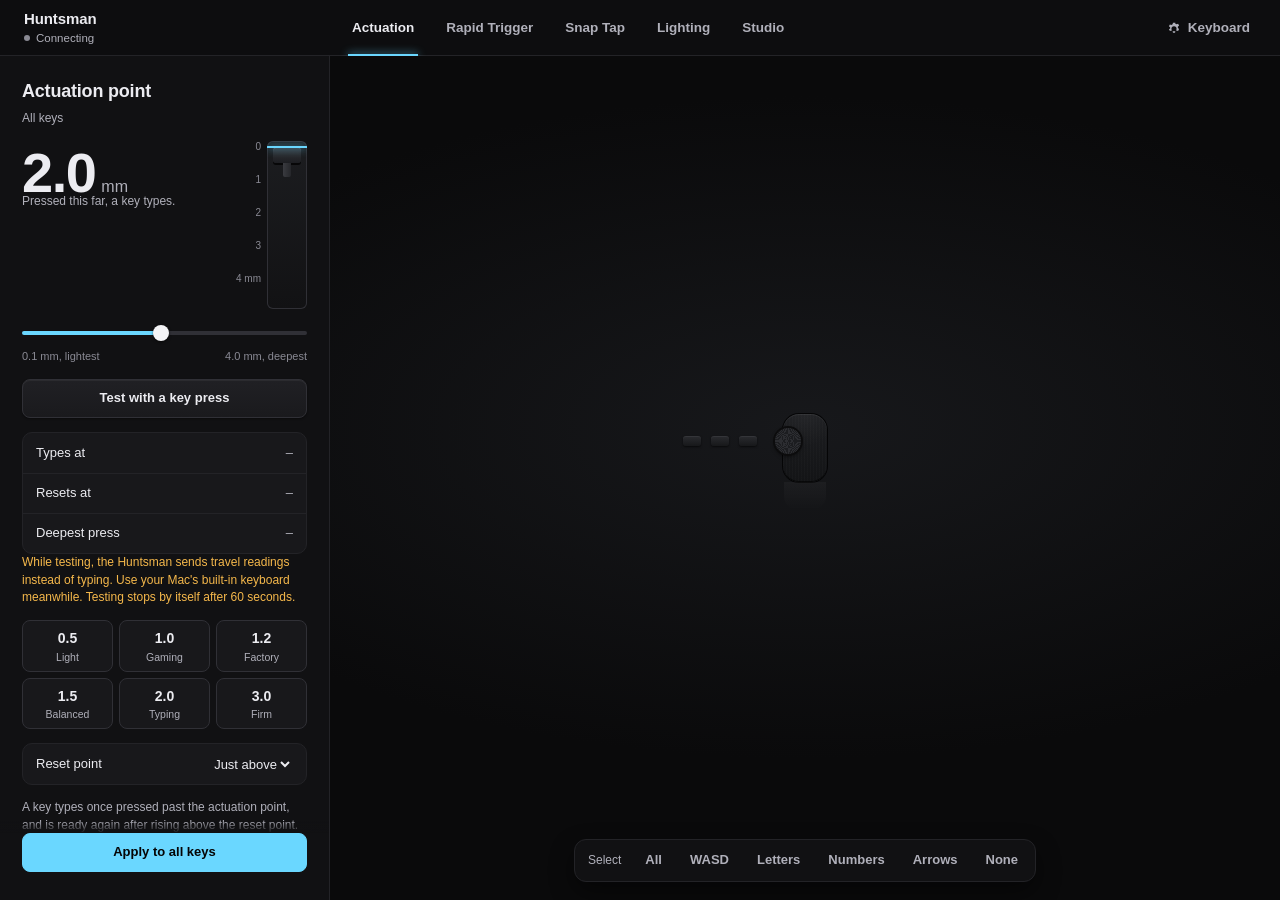
==== commit d1ff4cec: "fix: UX audit batch B in the window (items 7-10 and quick wins) - Header: the gear reads "Keyboard"," ====
--- a/ui/index.html
+++ b/ui/index.html
@@ -24,8 +24,8 @@
       <button data-view="lighting">Lighting</button>
       <button data-view="studio">Studio</button>
     </nav>
-    <button class="gear" data-view="device" aria-label="Keyboard info" title="Keyboard info">
-      <svg viewBox="0 0 20 20" width="18" height="18" aria-hidden="true"><path fill="currentColor" d="M11.3 1.5l.4 2.1c.5.2 1 .5 1.4.8l2-.7 1.3 2.3-1.6 1.4c.1.5.1 1.1 0 1.6l1.6 1.4-1.3 2.3-2-.7c-.4.3-.9.6-1.4.8l-.4 2.1H8.7l-.4-2.1c-.5-.2-1-.5-1.4-.8l-2 .7-1.3-2.3L5.2 9.8a4.6 4.6 0 010-1.6L3.6 6.8 4.9 4.5l2 .7c.4-.3.9-.6 1.4-.8l.4-2.1h2.6zM10 6.8a3.2 3.2 0 100 6.4 3.2 3.2 0 000-6.4z" transform="translate(0 1)"/></svg>
+    <button class="gear" data-view="device">
+      <svg viewBox="0 0 20 20" width="16" height="16" aria-hidden="true"><path fill="currentColor" d="M11.3 1.5l.4 2.1c.5.2 1 .5 1.4.8l2-.7 1.3 2.3-1.6 1.4c.1.5.1 1.1 0 1.6l1.6 1.4-1.3 2.3-2-.7c-.4.3-.9.6-1.4.8l-.4 2.1H8.7l-.4-2.1c-.5-.2-1-.5-1.4-.8l-2 .7-1.3-2.3L5.2 9.8a4.6 4.6 0 010-1.6L3.6 6.8 4.9 4.5l2 .7c.4-.3.9-.6 1.4-.8l.4-2.1h2.6zM10 6.8a3.2 3.2 0 100 6.4 3.2 3.2 0 000-6.4z" transform="translate(0 1)"/></svg><span>Keyboard</span>
     </button>
   </header>
 
@@ -58,6 +58,7 @@
       <input class="travel" type="range" id="depth" min="0.1" max="4" step="0.1" value="2" aria-label="Actuation depth">
       <div class="scale"><span>0.1 mm, lightest</span><span>4.0 mm, deepest</span></div>
       <button id="actTest" class="secondary test-btn" data-write>Test with a key press</button>
+      <p class="hint" id="actTestWhy" hidden></p>
       <div id="actReadings">
         <div class="group">
           <div class="row"><span>Types at</span><span class="val" id="tAct">–</span></div>
@@ -91,16 +92,17 @@
     </div>
 
     <div class="pane" data-pane="snap" hidden>
-      <h2>Snap Tap</h2>
+      <div class="pane-head"><h2>Snap Tap</h2><span class="unsaved" id="snapDirty" hidden>Not applied yet</span></div>
       <p class="notice lock-note" hidden>Support for this keyboard is experimental, so changes are off. To allow them, turn on Experimental support in <button class="link" data-view="device">Keyboard</button>.</p>
       <p class="scope">One pair of keys</p>
       <div class="group">
+        <label class="row"><span>Snap Tap</span><input type="checkbox" class="switch" id="snapOn"></label>
         <label class="row"><span>First key</span><select id="snapA"></select></label>
         <label class="row"><span>Second key</span><select id="snapB"></select></label>
       </div>
-      <p class="hint">While both keys are held, only the one pressed last counts. Usually A and D.</p>
+      <p class="hint">While both keys are held, only the one pressed last counts. Usually A and D. Click two keys on the keyboard to choose them, or use the lists.</p>
       <p class="status" id="snapState" role="status"></p>
-      <div class="pane-foot buttons"><button class="primary" id="applySnap" data-write>Turn on</button><button id="offSnap" data-write>Turn off Snap Tap</button></div>
+      <div class="pane-foot"><button class="primary" id="applySnap" data-write>Snap Tap is off</button></div>
     </div>
 
     <div class="pane" data-pane="lighting" hidden>
--- a/ui/style.css
+++ b/ui/style.css
@@ -58,7 +58,7 @@
   box-shadow: 0 0 8px var(--accent);
 }
 .tabs button:focus-visible { outline-offset: -6px; border-radius: 8px; }
-.gear { margin-inline-start: auto; align-self: center; border: 0; background: none; color: var(--ink-2); padding: 6px; border-radius: 6px; cursor: default; }
+.gear { margin-inline-start: auto; align-self: center; display: inline-flex; align-items: center; gap: 6px; border: 0; background: none; color: var(--ink-2); padding: 6px 10px; border-radius: 6px; font-size: 13.5px; font-weight: 550; cursor: default; }
 .gear:hover, .gear[aria-current="page"] { color: var(--ink); background: var(--raise); }
 
 /* ---------- settings panel ---------- */
@@ -70,6 +70,7 @@
 .unsaved { display: inline-flex; align-items: center; gap: 6px; font-size: 11.5px; font-weight: 550; color: var(--warn); }
 .unsaved::before { content: ""; width: 7px; height: 7px; border-radius: 50%; background: var(--warn); }
 .scope { margin: -8px 0 0; color: var(--ink-2); font-size: 12px; }
+.scope button.link { font-size: inherit; }
 .readout { display: flex; align-items: baseline; gap: 6px; margin-top: 4px; }
 .readout .num { font: 650 56px/1 ui-rounded, -apple-system, sans-serif; font-variant-numeric: tabular-nums; letter-spacing: -1.5px; }
 .readout .unit { font-size: 16px; color: var(--ink-2); }
@@ -353,6 +354,10 @@
 button.link { border: 0; background: none; padding: 0; color: var(--accent); font-weight: 600; text-decoration: underline; text-underline-offset: 2px; cursor: default; }
 .master { margin-inline-start: auto; display: inline-flex; align-items: center; gap: 8px; font-size: 12px; font-weight: 600; color: var(--ink-2); }
 .notice { margin: 0; padding: 9px 12px; border-radius: 9px; background: #2a2010; border: 1px solid #5a4318; color: #ffe2a8; font-size: 12px; }
+.notice p { margin: 0; }
+.notice p + p, .notice details + p, .notice p + details, .notice details + details { margin-top: 8px; }
+.notice summary { cursor: default; color: #ffe2a8; text-decoration: underline; text-underline-offset: 2px; width: fit-content; }
+.notice details p { margin-top: 4px; }
 h3 { margin: 0; font-size: 13px; font-weight: 650; }
 h4 { margin: 4px 0 -6px; font-size: 12px; font-weight: 600; color: var(--ink-2); }
 .studio-pane .subpane { gap: 12px; }
@@ -404,7 +409,7 @@
 .lmeta { font-size: 11.5px; color: var(--ink-3); white-space: nowrap; overflow: hidden; text-overflow: ellipsis; }
 .hidden-layer .lname, .hidden-layer .swatch { opacity: .4; }
 .layer-tools { display: flex; gap: 1px; }
-.mini { border: 0; background: none; color: var(--ink-2); width: 26px; height: 26px; border-radius: 6px; display: grid; place-items: center; padding: 0; cursor: default; }
+.mini { border: 0; background: none; color: var(--ink-2); width: 32px; height: 32px; border-radius: 6px; display: grid; place-items: center; padding: 0; cursor: default; }
 .mini:hover:not(:disabled) { background: #26262b; color: var(--ink); }
 .mini:disabled { visibility: hidden; }
 .mini.del:hover { color: var(--danger); }
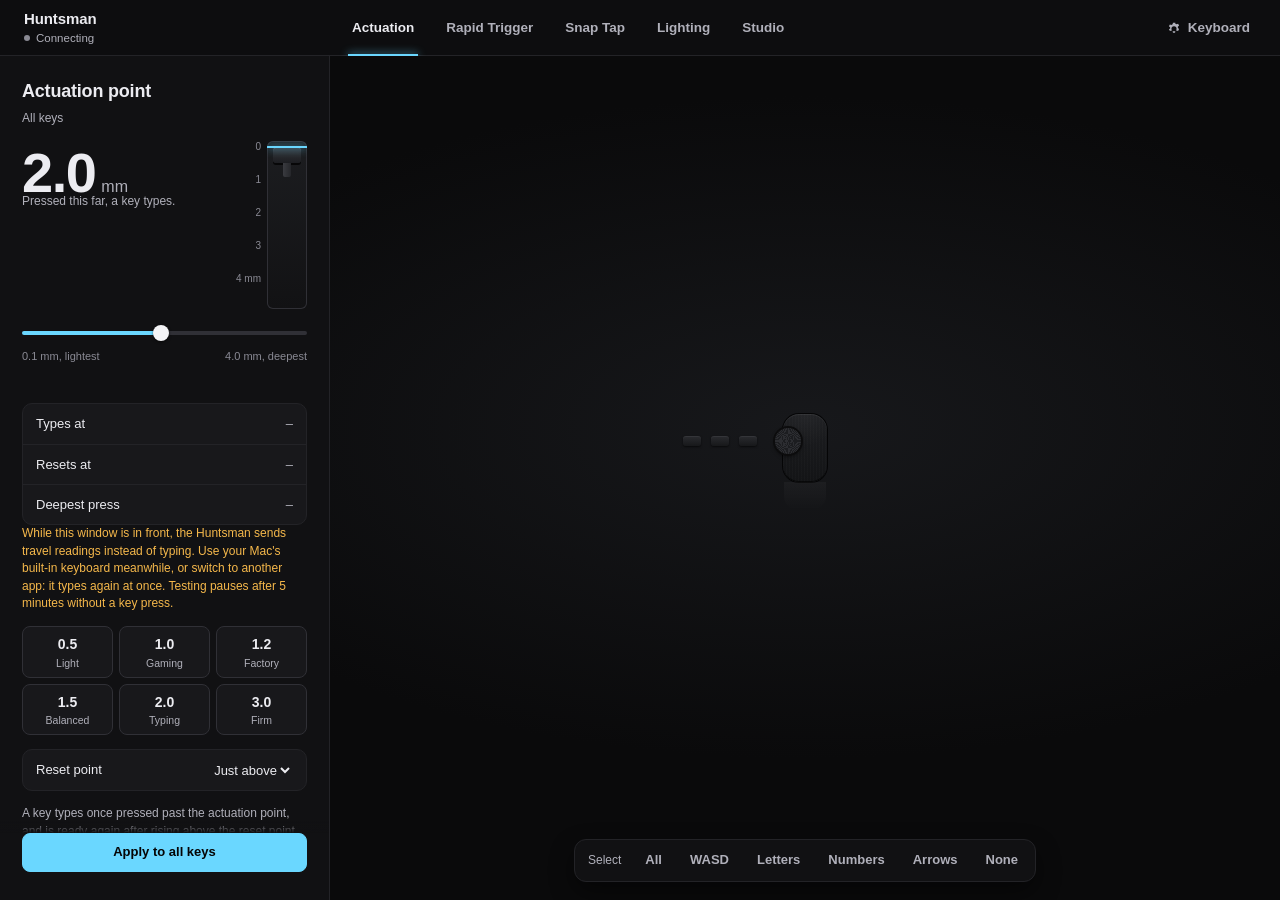
==== commit 6d7eb97a: "feat: key tester runs live while Actuation is in front The owner found the Test button in the way (S" ====
--- a/ui/index.html
+++ b/ui/index.html
@@ -57,7 +57,7 @@
       </div>
       <input class="travel" type="range" id="depth" min="0.1" max="4" step="0.1" value="2" aria-label="Actuation depth">
       <div class="scale"><span>0.1 mm, lightest</span><span>4.0 mm, deepest</span></div>
-      <button id="actTest" class="secondary test-btn" data-write>Test with a key press</button>
+      <p class="live-note" id="liveNote" role="status"><span id="liveText"></span> <button class="link" id="liveGo" hidden>Resume</button></p>
       <p class="hint" id="actTestWhy" hidden></p>
       <div id="actReadings">
         <div class="group">
@@ -65,7 +65,7 @@
           <div class="row"><span>Resets at</span><span class="val" id="tRel">–</span></div>
           <div class="row"><span>Deepest press</span><span class="val" id="tPeak">–</span></div>
         </div>
-        <p class="hint warn">While testing, the Huntsman sends travel readings instead of typing. Use your Mac's built-in keyboard meanwhile. Testing stops by itself after 60 seconds.</p>
+        <p class="hint warn">While this window is in front, the Huntsman sends travel readings instead of typing. Use your Mac's built-in keyboard meanwhile, or switch to another app: it types again at once. Testing pauses after 5 minutes without a key press.</p>
       </div>
       <div class="presets" id="presets"></div>
       <div class="group">
@@ -102,7 +102,7 @@
       </div>
       <p class="hint">While both keys are held, only the one pressed last counts. Usually A and D. Click two keys on the keyboard to choose them, or use the lists.</p>
       <p class="status" id="snapState" role="status"></p>
-      <div class="pane-foot"><button class="primary" id="applySnap" data-write>Snap Tap is off</button></div>
+      <div class="pane-foot"><button class="primary" id="applySnap" data-write>Apply</button></div>
     </div>
 
     <div class="pane" data-pane="lighting" hidden>
@@ -290,8 +290,7 @@
     <div class="progress" id="progress" role="progressbar" aria-label="Talking to the keyboard" aria-valuemin="0" aria-valuemax="100" aria-valuenow="0" hidden><div class="progress-bar"></div></div>
     <div class="test-banner" id="testBanner" role="status" hidden>
       <span class="rec" aria-hidden="true"></span>
-      <span>Testing – the Huntsman won't type until you stop</span>
-      <button id="bannerStop">Stop testing</button>
+      <span>Live – the Huntsman won't type while this window is in front</span>
     </div>
     <div class="toast" id="toast" role="status" aria-live="polite"></div>
     <section class="no-kb" id="noKb" aria-labelledby="noKbTitle" hidden>
--- a/ui/style.css
+++ b/ui/style.css
@@ -262,8 +262,6 @@
 }
 .test-banner .rec { width: 10px; height: 10px; border-radius: 50%; background: var(--rec); box-shadow: 0 0 0 0 rgba(255,69,58,.6); animation: rec 1.4s ease-out infinite; flex: none; }
 @keyframes rec { 0% { box-shadow: 0 0 0 0 rgba(255,69,58,.6); } 70%, 100% { box-shadow: 0 0 0 8px rgba(255,69,58,0); } }
-.test-banner button { margin-inline-start: auto; border: 1px solid #7a2c2e; background: #3a1718; color: #fff; border-radius: 7px; padding: 6px 12px; font-weight: 600; cursor: default; }
-.test-banner button:hover { background: #4a1c1e; }
 
 .dock { display: flex; flex-direction: column; align-items: center; gap: 10px; flex: none; }
 .select-tools { display: inline-flex; align-items: center; gap: 4px; background: var(--panel); border: 1px solid var(--line); border-radius: 12px; padding: 5px; box-shadow: 0 10px 24px rgba(0,0,0,.45); }
@@ -331,7 +329,8 @@
 .live-hit { font-size: 11.5px; color: var(--ink-2); }
 .live-hit.on { color: var(--ink); font-weight: 600; }
 .live-hit.on::before { content: ""; display: inline-block; width: 7px; height: 7px; border-radius: 50%; background: var(--accent); margin-inline-end: 6px; vertical-align: 1px; box-shadow: 0 0 6px var(--accent); }
-.test-btn.on { border-color: var(--rec); color: #ffd9d6; }
+.live-note { margin: 10px 0 0; color: var(--ink-2); font-size: 12px; }
+.live-note button.link { font-size: inherit; margin-inline-start: 4px; }
 .accent-row { padding-top: 0; }
 .accent-row .wells { margin: 0; }
 
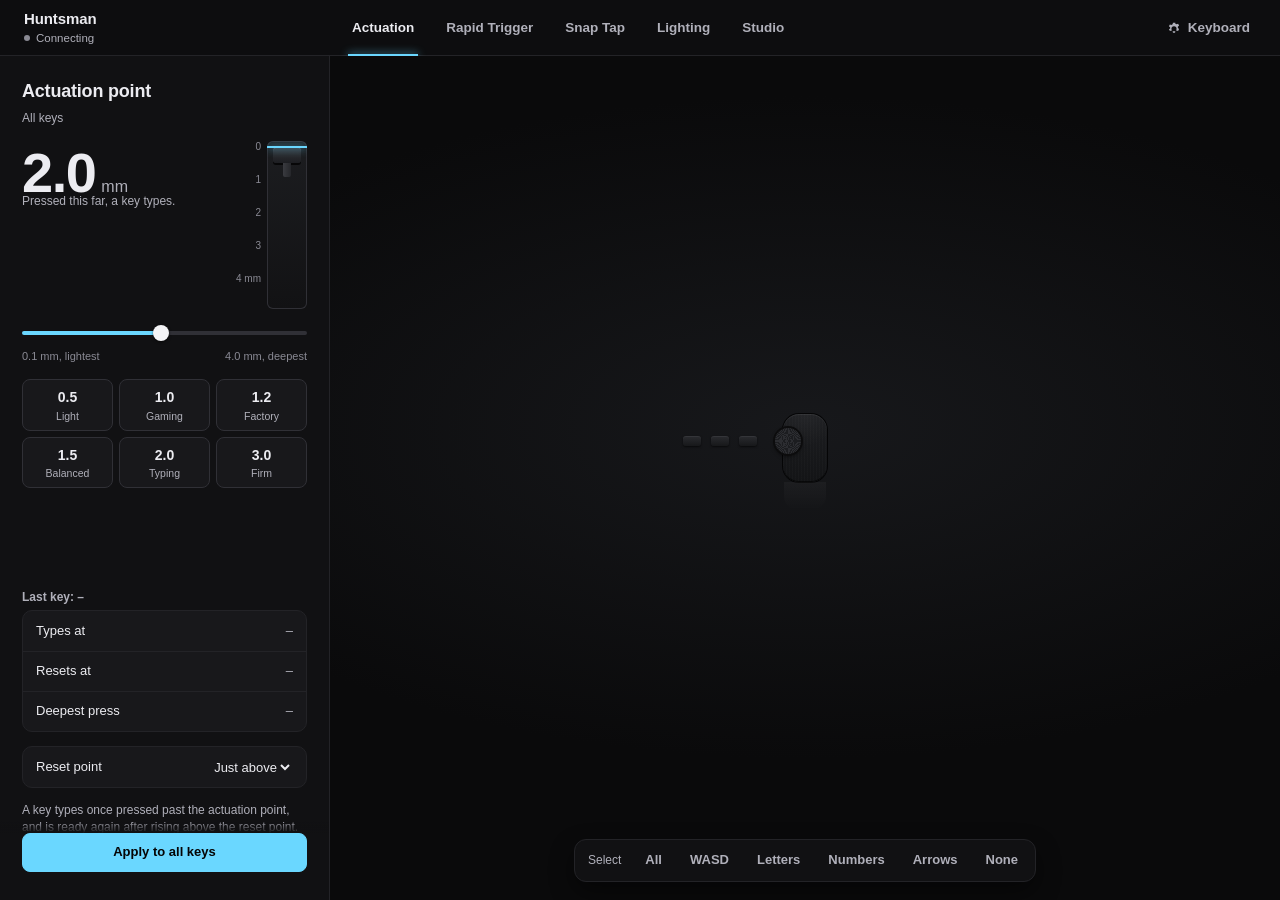
==== commit a2aa03c7: "fix: UX audit of the live key tester The app opens on the last tab used (first launch: Lighting) so " ====
--- a/ui/index.html
+++ b/ui/index.html
@@ -44,7 +44,7 @@
           <div class="live" id="mLive" data-idle="true">
             <span class="live-key" id="mKey">Press a key</span>
             <span class="live-num"><span id="mNum">0.00</span> mm</span>
-            <span class="live-hit" id="mHit" aria-live="polite">Not typed yet</span>
+            <span class="live-hit" id="mHit">Not typed yet</span>
           </div>
         </div>
         <div class="meter" aria-hidden="true" title="Key travel: the bright line is where keys will type, the faint line where they reset">
@@ -57,17 +57,18 @@
       </div>
       <input class="travel" type="range" id="depth" min="0.1" max="4" step="0.1" value="2" aria-label="Actuation depth">
       <div class="scale"><span>0.1 mm, lightest</span><span>4.0 mm, deepest</span></div>
-      <p class="live-note" id="liveNote" role="status"><span id="liveText"></span> <button class="link" id="liveGo" hidden>Resume</button></p>
+      <div class="presets" id="presets"></div>
+      <div class="notice live-intro" id="liveIntro" hidden><p><strong>Live view.</strong> While this window is in front on Actuation, the Huntsman sends each key's travel here instead of typing, so you can see every press. Click another window to type again.</p><button class="link">Got it</button></div>
+      <p class="live-note" id="liveNote" role="status"><span id="liveText"></span> <button class="link" id="liveGo" hidden>Try again</button> <button class="link" id="livePrivacy" hidden>Open Privacy settings</button></p>
       <p class="hint" id="actTestWhy" hidden></p>
       <div id="actReadings">
+        <p class="readings-title" id="tKey">Last key: –</p>
         <div class="group">
           <div class="row"><span>Types at</span><span class="val" id="tAct">–</span></div>
           <div class="row"><span>Resets at</span><span class="val" id="tRel">–</span></div>
           <div class="row"><span>Deepest press</span><span class="val" id="tPeak">–</span></div>
         </div>
-        <p class="hint warn">While this window is in front, the Huntsman sends travel readings instead of typing. Use your Mac's built-in keyboard meanwhile, or switch to another app: it types again at once. Testing pauses after 5 minutes without a key press.</p>
-      </div>
-      <div class="presets" id="presets"></div>
+      </div>
       <div class="group">
         <label class="row"><span>Reset point</span><select id="relMode"><option value="auto">Just above</option><option value="custom">Custom</option></select></label>
         <div class="row" id="relRow" hidden><label for="rel">Resets at</label><span class="row-ctl"><input type="range" id="rel" min="0" max="3.9" step="0.1" value="1.5" aria-label="Reset point"><output id="relOut" aria-hidden="true"></output></span></div>
@@ -288,9 +289,9 @@
 
   <main class="stage" id="stage">
     <div class="progress" id="progress" role="progressbar" aria-label="Talking to the keyboard" aria-valuemin="0" aria-valuemax="100" aria-valuenow="0" hidden><div class="progress-bar"></div></div>
-    <div class="test-banner" id="testBanner" role="status" hidden>
+    <div class="test-banner" id="testBanner" hidden>
       <span class="rec" aria-hidden="true"></span>
-      <span>Live – the Huntsman won't type while this window is in front</span>
+      <span>Live view: the Huntsman doesn't type while this window is in front. Click another window to type again.</span>
     </div>
     <div class="toast" id="toast" role="status" aria-live="polite"></div>
     <section class="no-kb" id="noKb" aria-labelledby="noKbTitle" hidden>
@@ -308,7 +309,7 @@
         <div class="board" id="board" role="grid" aria-label="Keyboard" aria-multiselectable="true"></div>
       </div>
     </div>
-    <div class="trace-wrap" id="traceWrap" hidden><canvas id="trace" height="200" role="img" aria-label="Travel trace. No key pressed yet."></canvas></div>
+    <div class="trace-wrap" id="traceWrap" hidden><canvas id="trace" height="200" role="img" aria-label="Travel trace. No key pressed yet."></canvas><div class="trace-chip" id="traceChip" hidden><span id="traceChipText"></span><button id="traceResume" hidden>Resume</button></div></div>
     <div class="dock" id="dock">
       <div class="preview-chip" id="stPreview" role="status" hidden><span class="preview-dot" aria-hidden="true"></span><span>Preview, Studio off</span><button id="stPreviewOn" data-write>Turn on</button></div>
       <p class="stage-note" id="stageNote"></p>
--- a/ui/style.css
+++ b/ui/style.css
@@ -288,7 +288,14 @@
 .no-kb .no-kb-why { font-size: 11.5px; color: var(--ink-3); min-height: 1em; }
 
 .trace-wrap { width: 100%; max-width: 1040px; background: var(--panel); border: 1px solid var(--line); border-radius: 12px; padding: 14px 10px 8px; flex: none; }
-#trace { width: 100%; height: 200px; display: block; }
+.trace-wrap { position: relative; }
+#trace { width: 100%; height: clamp(110px, 22vh, 200px); display: block; }
+.trace-wrap.paused canvas, #actReadings.paused { opacity: .4; }
+.trace-chip { position: absolute; top: 50%; left: 50%; transform: translate(-50%, -50%); display: inline-flex; align-items: center; gap: 8px;
+  padding: 4px 4px 4px 12px; border-radius: 999px; background: var(--panel); border: 1px solid var(--line-2); font-size: 12px; font-weight: 600; color: var(--ink); }
+.trace-chip:not(:has(button:not([hidden]))) { padding-inline-end: 12px; }
+.trace-chip button { border: 1px solid var(--accent); background: none; color: var(--accent); border-radius: 999px; padding: 3px 11px; font-weight: 600; cursor: default; }
+.readings-title { margin: 10px 0 4px; font-size: 12px; font-weight: 600; color: var(--ink-2); }
 
 .toast {
   position: absolute; top: 16px; inset-inline: 0; margin-inline: auto; width: fit-content; max-width: 80%; z-index: 6;
@@ -297,7 +304,7 @@
 }
 .toast.show { opacity: 1; transform: none; }
 .toast.err { color: var(--danger); }
-.stage.testing .toast { top: 70px; }
+.stage.traced .toast { top: auto; bottom: calc(var(--dock-h, 56px) + 26px); }   /* below the board, by the dock */
 
 /* ---------- confirm dialog ---------- */
 .confirm {
@@ -329,7 +336,10 @@
 .live-hit { font-size: 11.5px; color: var(--ink-2); }
 .live-hit.on { color: var(--ink); font-weight: 600; }
 .live-hit.on::before { content: ""; display: inline-block; width: 7px; height: 7px; border-radius: 50%; background: var(--accent); margin-inline-end: 6px; vertical-align: 1px; box-shadow: 0 0 6px var(--accent); }
-.live-note { margin: 10px 0 0; color: var(--ink-2); font-size: 12px; }
+.live-note { margin: 10px 0 0; color: var(--ink-2); font-size: 12px; line-height: 1.45; min-height: 4.35em; }   /* 3 lines: no jump */
+.live-note.notice { min-height: 0; margin-top: 10px; }
+.notice.live-intro { margin-top: 10px; }
+.live-intro p { margin: 0 0 4px; }
 .live-note button.link { font-size: inherit; margin-inline-start: 4px; }
 .accent-row { padding-top: 0; }
 .accent-row .wells { margin: 0; }
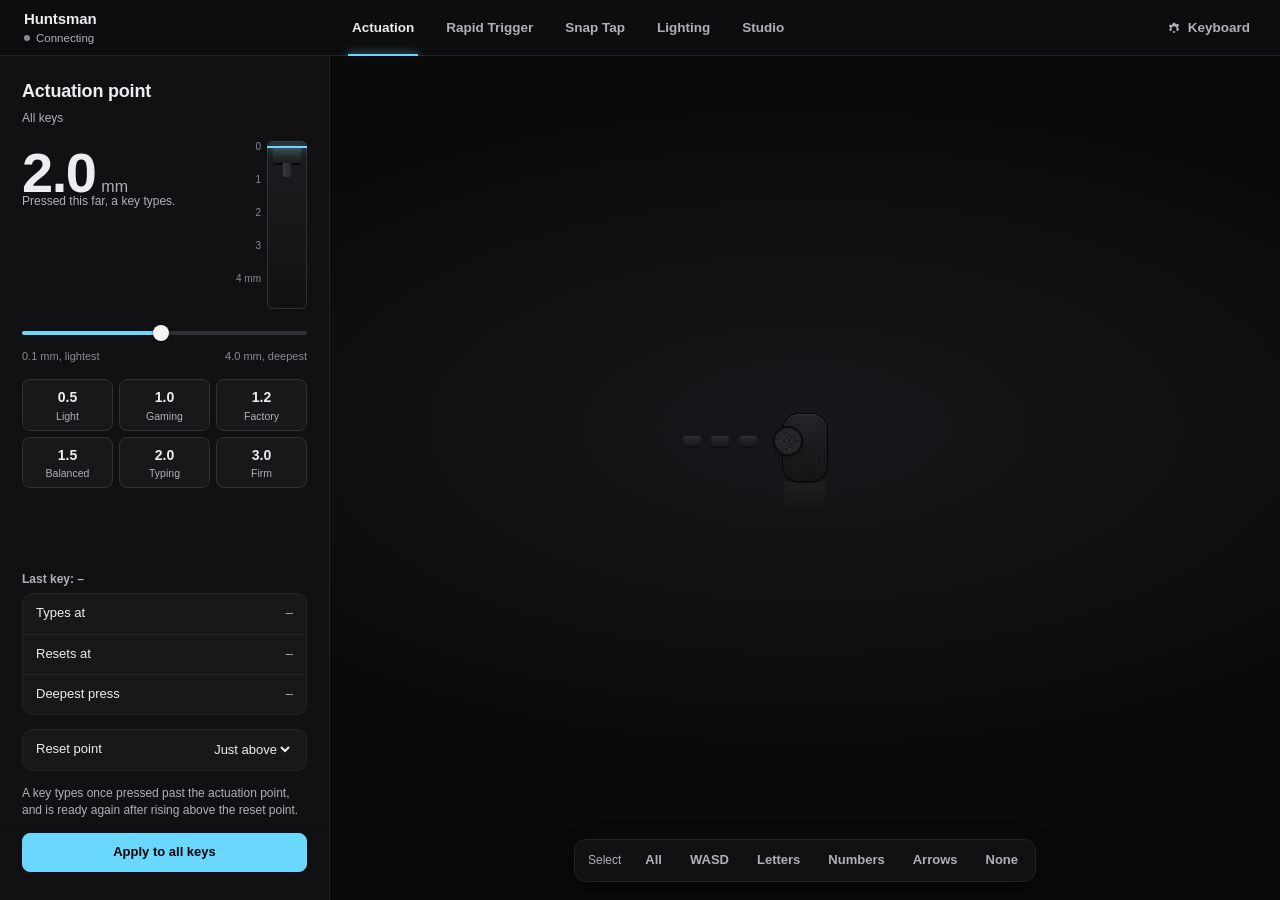
==== commit c752d58c: "feat: ⌘ on the Huntsman ends live view; clearer live notice buttons The 2026-11-24 hardware check fo" ====
--- a/ui/index.html
+++ b/ui/index.html
@@ -58,8 +58,8 @@
       <input class="travel" type="range" id="depth" min="0.1" max="4" step="0.1" value="2" aria-label="Actuation depth">
       <div class="scale"><span>0.1 mm, lightest</span><span>4.0 mm, deepest</span></div>
       <div class="presets" id="presets"></div>
-      <div class="notice live-intro" id="liveIntro" hidden><p><strong>Live view.</strong> While this window is in front on Actuation, the Huntsman sends each key's travel here instead of typing, so you can see every press. Click another window to type again.</p><button class="link">Got it</button></div>
-      <p class="live-note" id="liveNote" role="status"><span id="liveText"></span> <button class="link" id="liveGo" hidden>Try again</button> <button class="link" id="livePrivacy" hidden>Open Privacy settings</button></p>
+      <div class="notice live-intro" id="liveIntro" hidden><p><strong>Live view.</strong> While this window is in front on Actuation, the Huntsman sends each key's travel here instead of typing, so you can see every press. Press ⌘ (the Windows key) or click another window to type again.</p><button class="link">Got it</button></div>
+      <p class="live-note" id="liveNote"><span id="liveText" role="status"></span> <button class="secondary" id="liveGo" hidden>Try again</button> <button class="secondary" id="livePrivacy" hidden>Open Privacy settings</button></p>
       <p class="hint" id="actTestWhy" hidden></p>
       <div id="actReadings">
         <p class="readings-title" id="tKey">Last key: –</p>
@@ -291,7 +291,7 @@
     <div class="progress" id="progress" role="progressbar" aria-label="Talking to the keyboard" aria-valuemin="0" aria-valuemax="100" aria-valuenow="0" hidden><div class="progress-bar"></div></div>
     <div class="test-banner" id="testBanner" hidden>
       <span class="rec" aria-hidden="true"></span>
-      <span>Live view: the Huntsman doesn't type while this window is in front. Click another window to type again.</span>
+      <span>Live view: the Huntsman doesn't type while this window is in front. Press ⌘ (the Windows key) or click another window to type again.</span>
     </div>
     <div class="toast" id="toast" role="status" aria-live="polite"></div>
     <section class="no-kb" id="noKb" aria-labelledby="noKbTitle" hidden>
--- a/ui/style.css
+++ b/ui/style.css
@@ -336,11 +336,11 @@
 .live-hit { font-size: 11.5px; color: var(--ink-2); }
 .live-hit.on { color: var(--ink); font-weight: 600; }
 .live-hit.on::before { content: ""; display: inline-block; width: 7px; height: 7px; border-radius: 50%; background: var(--accent); margin-inline-end: 6px; vertical-align: 1px; box-shadow: 0 0 6px var(--accent); }
-.live-note { margin: 10px 0 0; color: var(--ink-2); font-size: 12px; line-height: 1.45; min-height: 4.35em; }   /* 3 lines: no jump */
-.live-note.notice { min-height: 0; margin-top: 10px; }
+.live-note { margin: 10px 0 0; color: var(--ink-2); font-size: 12px; line-height: 1.45; min-height: 2.9em; }   /* 2 lines, as every status: no jump, no gap */
+.live-note.notice { min-height: 0; margin-top: 10px; display: flex; flex-wrap: wrap; gap: 8px; }   /* buttons in a row under the text */
+.live-note.notice #liveText { flex-basis: 100%; }
 .notice.live-intro { margin-top: 10px; }
 .live-intro p { margin: 0 0 4px; }
-.live-note button.link { font-size: inherit; margin-inline-start: 4px; }
 .accent-row { padding-top: 0; }
 .accent-row .wells { margin: 0; }
 
